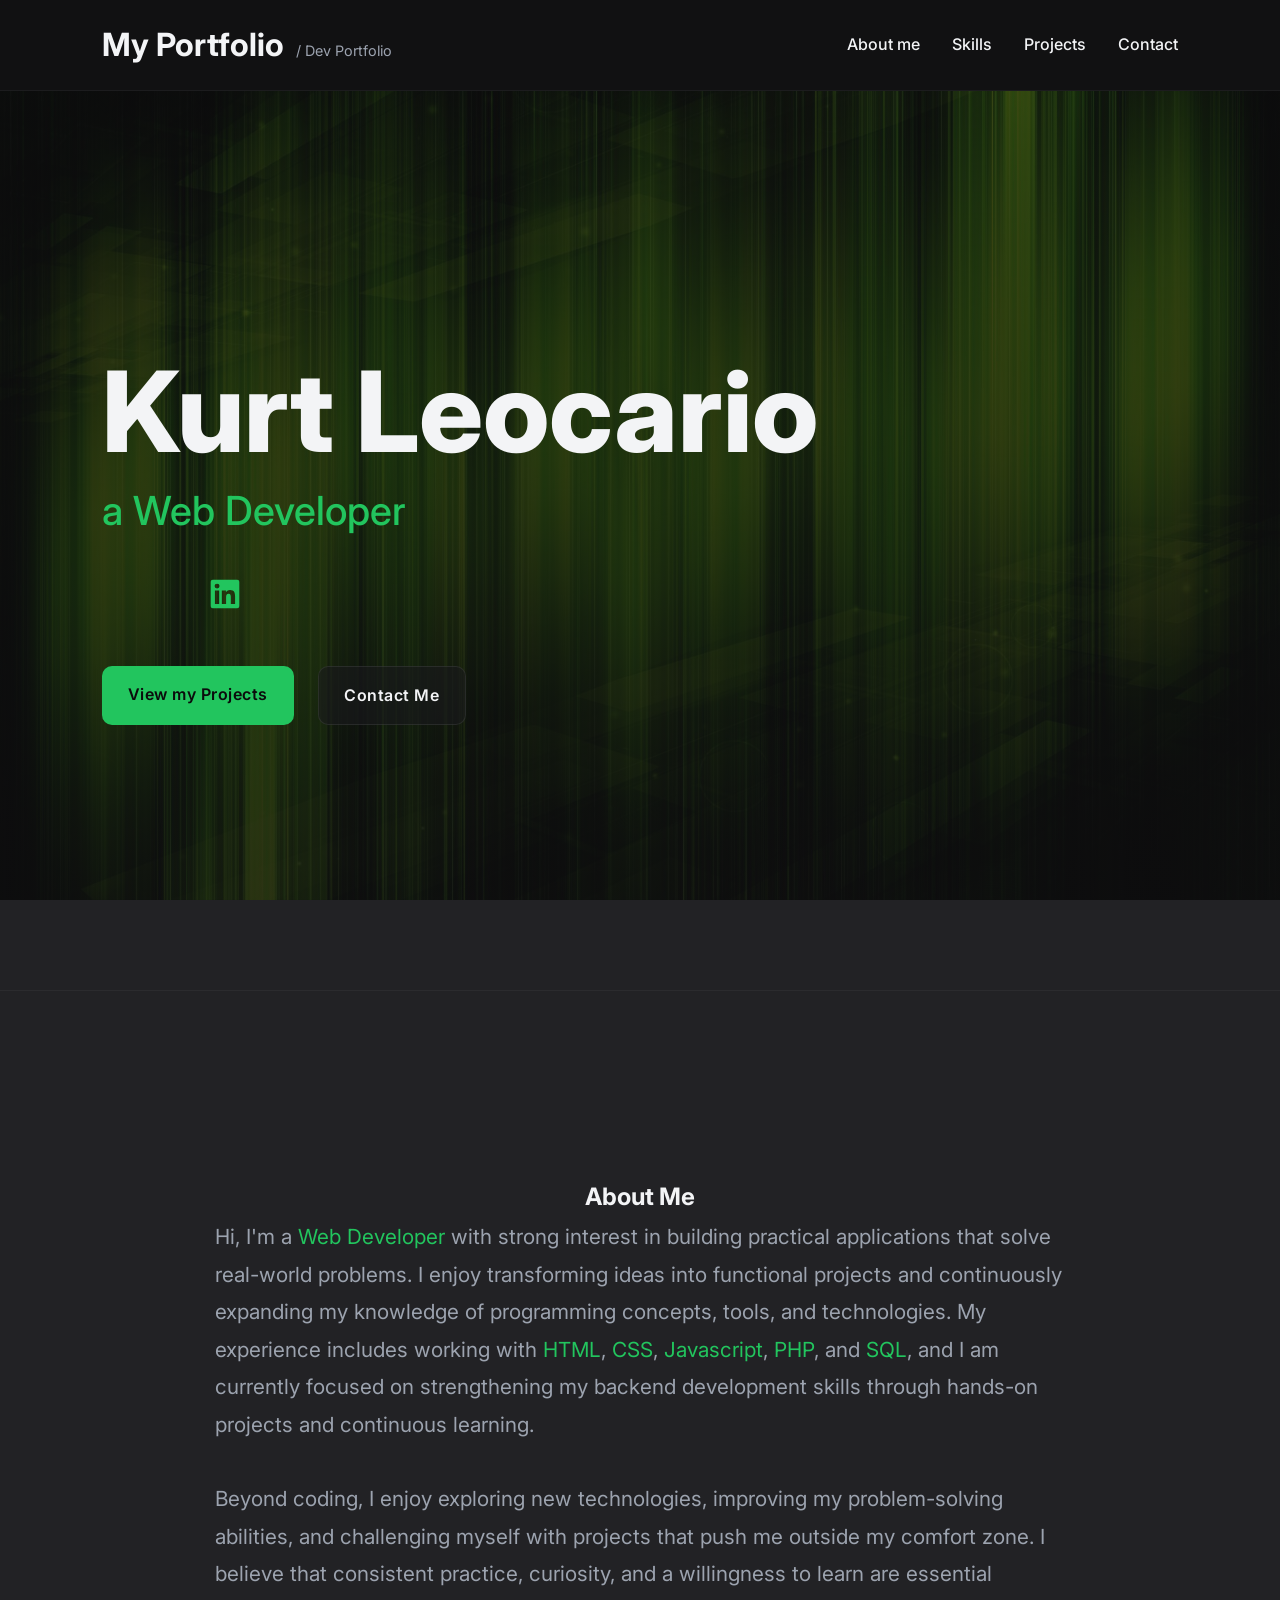
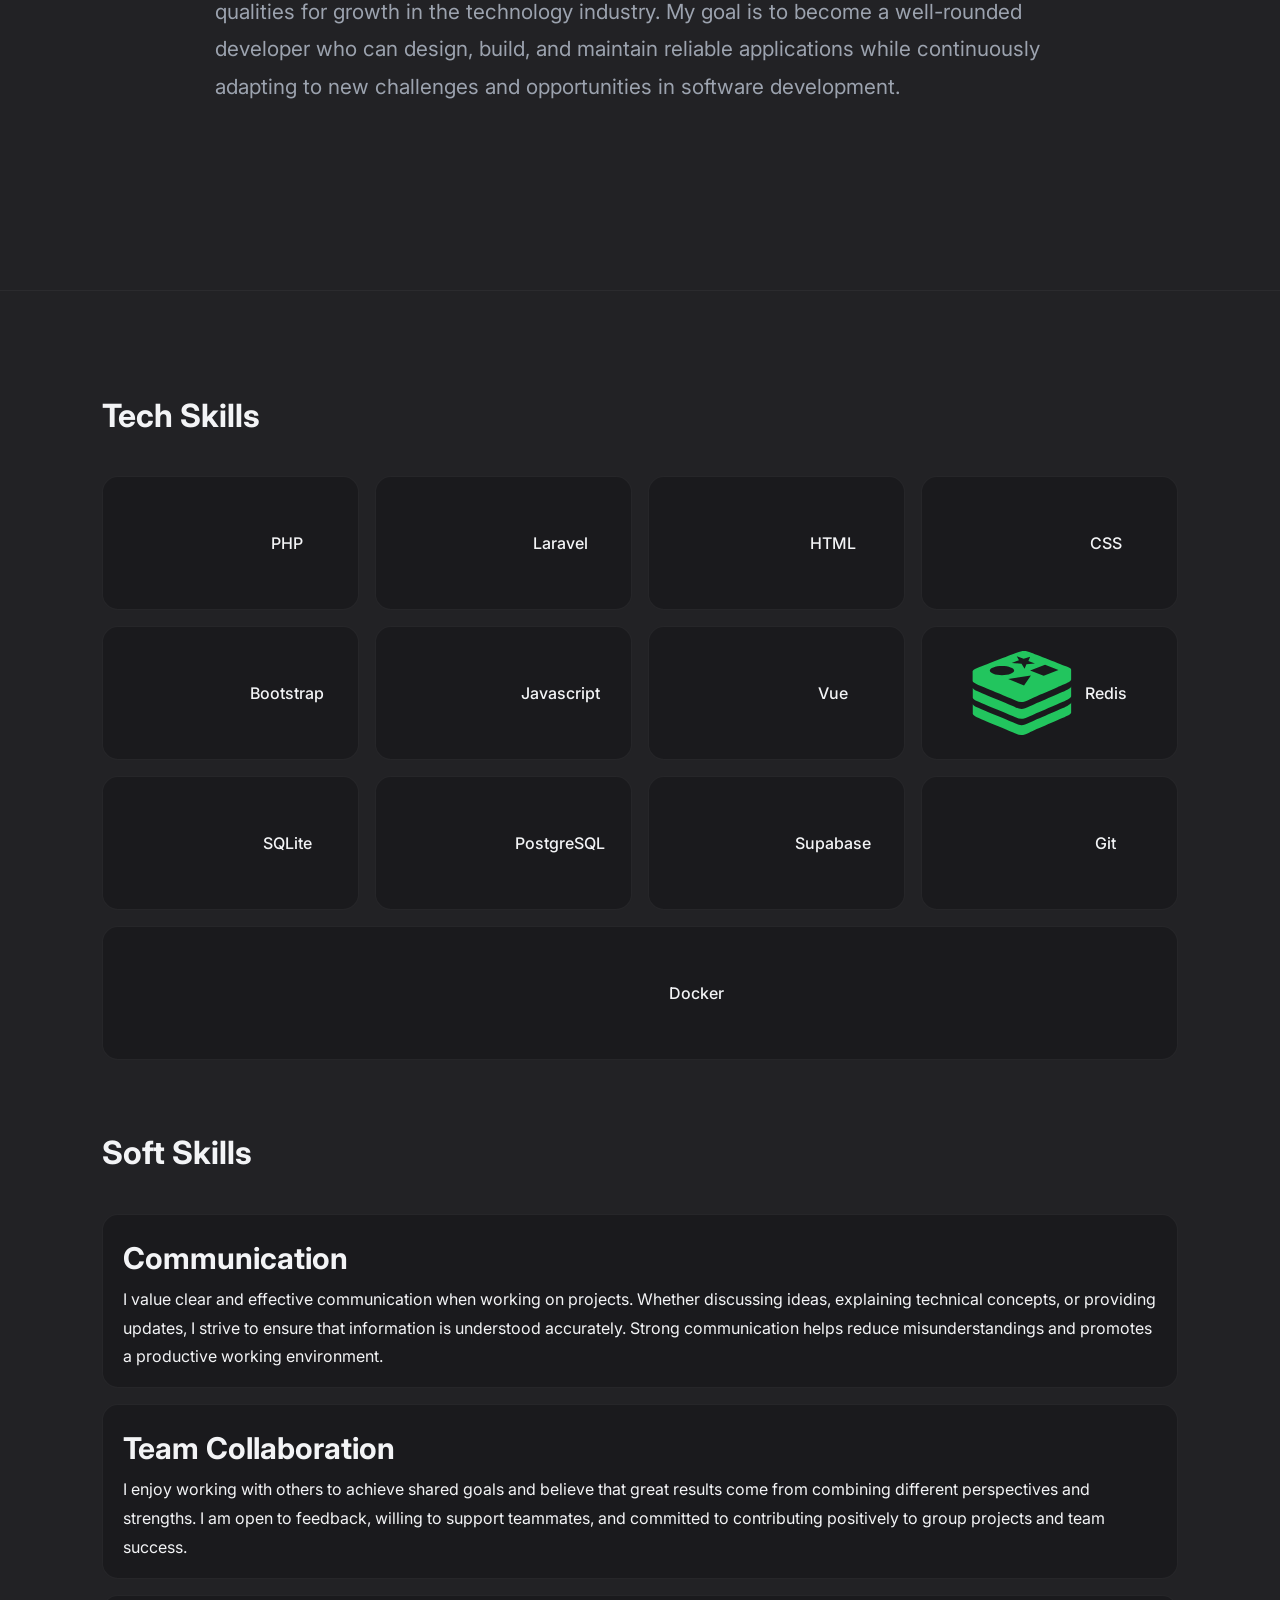
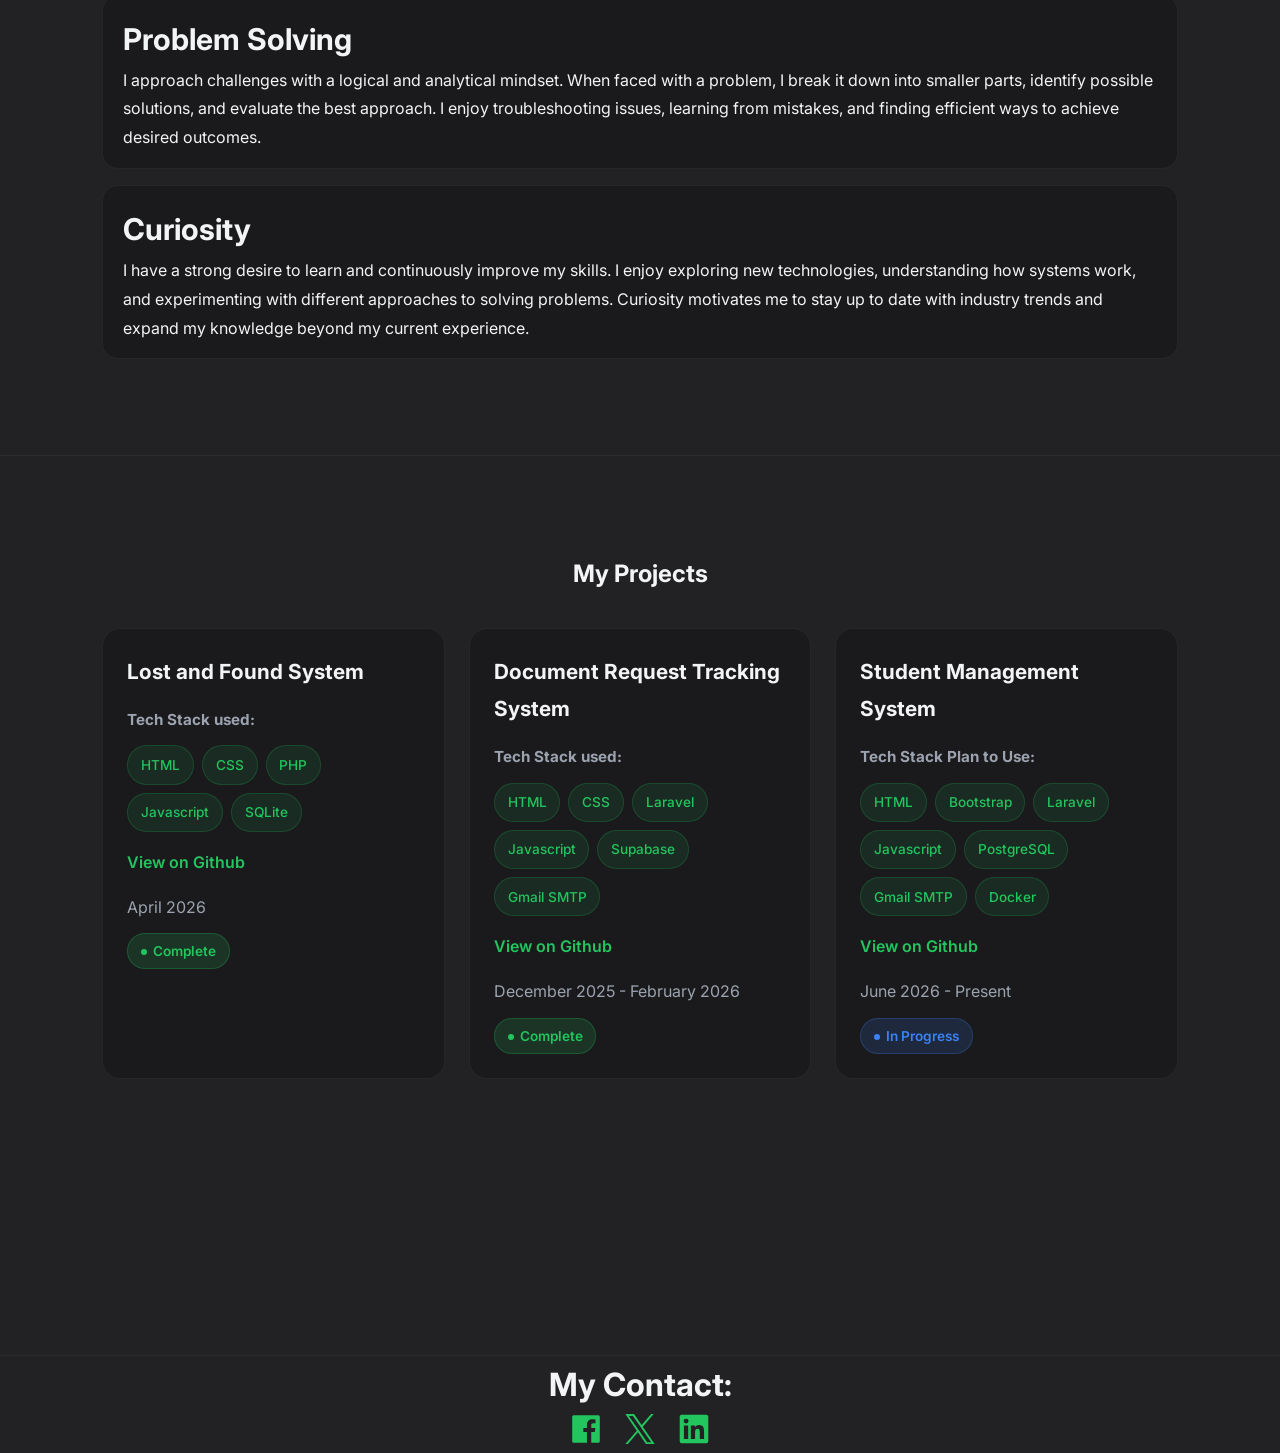
==== index.html @ fb50c913 "removed discord contact" ====
<!DOCTYPE html>
<html lang="en">
<head>
    <meta charset="UTF-8">
    <meta name="viewport" content="width=device-width, initial-scale=1.0">
    <meta name="description" content="Backend Developer Portfolio">
    <meta name="keywords" content="Laravel, PHP, PostgreSQL, Backend Developer">
    <meta name="author" content="Kurt Leocario">
    <meta name="theme-color" content="#222225">
    <link rel="icon" href="images/KurtLeocario.png">
    <link rel="stylesheet" href="style.css">
    <title>Kurt Leocario</title>
</head>
<body>

    <header>
        <h1>My Portfolio</h1>
    
        <input type="checkbox" id="menu-toggle">

        <label for="menu-toggle" class="menu-toggle">

            <span></span>
            <span></span>
            <span></span>
        </label>

        <nav aria-label="Main Navigation">
            <a href="#aboutMe">About me</a>
            <a href="#skills">Skills</a>
            <a href="#projects">Projects</a>
            <a href="#contact">Contact</a>
        </nav>



    </header>

    <main>

        <section id="home">
            <h1>Kurt Leocario</h1>
            <h2>a Web Developer</h2>
            
            <article class="socmed">

                <a href="https://www.facebook.com/Nilicease" target="_blank" rel="noopener noreferrer">
                <svg width="30" height="30" viewBox="0 0 128 128" fill="#22c55e">
                <use href="images/facebook.svg"></use>
                </svg>
                </a>

                <a href="https://x.com/Nilicase" target="_blank" rel="noopener noreferrer">
                <svg width="30" height="30" viewBox="0 0 128 128" fill="#22c55e">
                <use href="images/x.svg"></use>
                </svg>
                </a>

                <a href="https://www.linkedin.com/in/kurt-gabriel-leocario-156a862a8" target="_blank" rel="noopener noreferrer">
                <svg width="30" height="30" viewBox="0 0 128 128">
                <path fill="#22c55e" d="M116 3H12a8.91 8.91 0 00-9 8.8v104.42a8.91 8.91 0 009 8.78h104a8.93 8.93 0 009-8.81V11.77A8.93 8.93 0 00116 3zM39.17 107H21.06V48.73h18.11zm-9-66.21a10.5 10.5 0 1110.49-10.5 10.5 10.5 0 01-10.54 10.48zM107 107H88.89V78.65c0-6.75-.12-15.44-9.41-15.44s-10.87 7.36-10.87 15V107H50.53V48.73h17.36v8h.24c2.42-4.58 8.32-9.41 17.13-9.41C103.6 47.28 107 59.35 107 75z"></path>
                </svg>
                </a>

            </article>

            <article id="call-to-action">
                <a href="#projects">View my Projects</a>
                <a href="#contact">Contact Me</a>
            </article>
          
        </section>

        <section id="aboutMe">

            <h1 class="title">About Me</h1>
            
            <p>Hi, I'm a <span>Web Developer</span> with strong interest in building practical applications that solve real-world problems. I enjoy transforming ideas into functional projects and continuously expanding my knowledge of programming concepts, tools, and technologies. My experience includes working with <span>HTML</span>, <span>CSS</span>, <span>Javascript</span>, <span>PHP</span>, and <span>SQL</span>, and I am currently focused on strengthening my backend development skills through hands-on projects and continuous learning.
            <br><br>
            Beyond coding, I enjoy exploring new technologies, improving my problem-solving abilities, and challenging myself with projects that push me outside my comfort zone. I believe that consistent practice, curiosity, and a willingness to learn are essential qualities for growth in the technology industry. My goal is to become a well-rounded developer who can design, build, and maintain reliable applications while continuously adapting to new challenges and opportunities in software development.</p>
            <button id="openCV">View my CV</button>

        </section>

        <section id="skills">

            <article class="skills">
                <h1 class="section-title">Tech Skills</h1>
                
                <div class="TechSkills">
                    
                    <svg widht="100" height="100" viewBox="0 0 128 128" fill="#22c55e">
                    <use href="images/php.svg"></use>
                    </svg>
          
                    <p>PHP</p>
                </div>
                <div class="TechSkills">
                    
                    <svg widht="100" height="100" viewBox="0 0 128 128" fill="#22c55e">
                    <use href="images/laravel.svg"></use>
                    </svg>
          
                    <p>Laravel</p>
                </div>
                <div class="TechSkills">
                    
                    <svg widht="100" height="100" viewBox="0 0 128 128" fill="#22c55e">
                    <use xlink:href="images/html5.svg"></use>
                    </svg>
          
                    <p>HTML</p>
                </div>
                <div class="TechSkills">
                    
                    <svg widht="100" height="100" viewBox="0 0 128 128" fill="#22c55e">
                    <use xlink:href="images/css.svg"></use>
                    </svg>
          
                    <p>CSS</p>
                </div>
                <div class="TechSkills">
                    
                    <svg widht="100" height="100" viewBox="0 0 128 128" fill="#22c55e">
                    <use xlink:href="images/bootstrap.svg"></use>
                    </svg>
          
                    <p>Bootstrap</p>
                </div>
                <div class="TechSkills">
                    
                    <svg widht="100" height="100" viewBox="0 0 128 128" fill="#22c55e">
                    <use xlink:href="images/javascript.svg"></use>
                    </svg>
          
                    <p>Javascript</p>
                </div>
                <div class="TechSkills">
                    
                    <svg widht="100" height="100" viewBox="0 0 128 128" fill="#22c55e">
                        <use xlink:href="images/vuedotjs.svg"></use>
                    </svg>
          
                    <p>Vue</p>
                </div>
                <div class="TechSkills">
                    
                    <svg widht="100" height="100" viewBox="0 0 128 128">
                    <path fill="#22c55e" d="M6.2 52.7c6.7 3.2 43.7 18.1 49.5 20.9 5.8 2.8 10 2.8 17.4-1 7.4-3.9 42.2-18.1 48.9-21.6 3.4-1.8 4.9-3.2 4.9-4.4V34.1c0-1.3-1.7-2.4-5-3.6-6.5-2.4-41.1-16.1-47.7-18.6-6.6-2.4-9.3-2.3-17.1.5C49.3 15.2 12.6 29.6 6 32.2c-3.2 1.3-5 2.4-5 3.7H.8v12.7c.2 1.2 2.1 2.5 5.4 4.1zm60.4 1.8l-20.3-8.4 29.1-4.5-8.8 12.9zm44.1-20l-17.2 6.8-1.9.7-17.2-6.8 19.1-7.5 17.2 6.8zM60.1 22l-2.8-5.2 8.8 3.4 8.3-2.7-2.2 5.4 8.4 3.2-10.9 1.1-2.4 5.9-3.9-6.5-12.6-1.1 9.3-3.5zm-21.7 7.3c8.6 0 15.6 2.7 15.6 6s-7 6-15.6 6-15.6-2.7-15.6-6 7-6 15.6-6zM122 59.8c-6.7 3.5-41.4 17.8-48.8 21.6-7.4 3.9-11.5 3.8-17.3 1-5.8-2.8-43-17.7-49.6-20.9C2.9 59.9 1 58.6 1 57.3V70c0 1.3 1.9 2.6 5.2 4.2 6.7 3.2 43.7 18.1 49.5 20.9 5.8 2.8 10 2.8 17.4-1 7.4-3.9 42.2-18.1 48.9-21.6 3.4-1.8 4.9-3.2 4.9-4.4V55.6c0 1.1-1.6 2.5-4.9 4.2zm0 20.7c-6.7 3.5-41.4 17.8-48.8 21.6-7.4 3.9-11.5 3.8-17.3 1-5.8-2.8-43-17.7-49.6-20.9C2.9 80.7 1 79.3 1 78v12.7c0 1.3 1.9 2.6 5.2 4.2 6.7 3.2 43.7 18.1 49.5 20.9 5.8 2.8 10 2.8 17.4-1 7.4-3.9 42.2-18.1 48.9-21.6 3.4-1.8 4.9-3.2 4.9-4.4V76.3c0 1.2-1.6 2.5-4.9 4.2z" fill="#D82C20"></path>
                    </svg>
                    <p>Redis</p>
                </div>
                <div class="TechSkills">
                    
                    <svg widht="100" height="100" viewBox="0 0 128 128" fill="#22c55e">
                    <use xlink:href="images/sqlite.svg"></use>
                    </svg>
          
                    <p>SQLite</p>
                </div>
                <div class="TechSkills">
                    
                    <svg widht="100" height="100" viewBox="0 0 128 128" fill="#22c55e">
                    <use xlink:href="images/postgresql.svg"></use>
                    </svg>
          
                    <p>PostgreSQL</p>
                </div>
                <div class="TechSkills">
                    
                    <svg widht="100" height="100" viewBox="0 0 128 128" fill="#22c55e">
                    <use xlink:href="images/supabase.svg"></use>
                    </svg>
          
                    <p>Supabase</p>
                </div>
                <div class="TechSkills">
                    
                    <svg widht="100" height="100" viewBox="0 0 128 128" fill="#22c55e">
                        <use xlink:href="images/git.svg"></use>
                    </svg>
          
                    <p>Git</p>
                </div>
                <div class="TechSkills">
                    
                    <svg widht="100" height="100" viewBox="0 0 128 128" fill="#22c55e">
                    <use xlink:href="images/docker.svg"></use>
                    </svg>
          
                    <p>Docker</p>
                </div>

            </article>

            <article class="skills">
                <h1 class="section-title">Soft Skills</h1>

                <div class="SoftSkills">
                    
                    <h2>Communication</h2>
                    <p>I value clear and effective communication when working on projects. Whether discussing ideas, explaining technical concepts, or providing updates, I strive to ensure that information is understood accurately. Strong communication helps reduce misunderstandings and promotes a productive working environment.</p>
                </div>
                <div class="SoftSkills">
                    
                    <h2>Team Collaboration</h2>
                    <p>I enjoy working with others to achieve shared goals and believe that great results come from combining different perspectives and strengths. I am open to feedback, willing to support teammates, and committed to contributing positively to group projects and team success.</p>
                </div>
                <div class="SoftSkills">
                    
                    <h2>Problem Solving</h2>
                    <p>I approach challenges with a logical and analytical mindset. When faced with a problem, I break it down into smaller parts, identify possible solutions, and evaluate the best approach. I enjoy troubleshooting issues, learning from mistakes, and finding efficient ways to achieve desired outcomes.</p>
                </div>
                <div class="SoftSkills">
                    
                    <h2>Curiosity</h2>
                    <p>I have a strong desire to learn and continuously improve my skills. I enjoy exploring new technologies, understanding how systems work, and experimenting with different approaches to solving problems. Curiosity motivates me to stay up to date with industry trends and expand my knowledge beyond my current experience.</p>
                </div>

            </article>
        </section>

        
        <section id="projects">
            <h1 class="title" style="padding-bottom: 2rem;">My Projects</h1>

            <div class="projects">
                <article>
                    <h2 class="projectTitle">Lost and Found System</h2>
                    <div class="tech-stack">
                        <h3>Tech Stack used: </h3>
                        <ul>
                            <li>HTML</li>
                            <li>CSS</li>
                            <li>PHP</li>
                            <li>Javascript</li>
                            <li>SQLite</li>
                        </ul>
                    </div>
                    <a href="https://github.com/Nilicease/Lost_and_Found/tree/main/lost-found" class="links" target="_blank" rel="noopener norefferer"> View on Github</a>
                    <p class="date">April 2026</p>
                    <p class="status complete">Complete</p>
                </article>
                <article>
                    <h2 class="projectTitle">Document Request Tracking System</h2>
                    <div class="tech-stack">
                        <h3>Tech Stack used: </h3>
                        <ul>
                            <li>HTML</li>
                            <li>CSS</li>
                            <li>Laravel</li>
                            <li>Javascript</li>
                            <li>Supabase</li>
                            <li>Gmail SMTP</li>
                        </ul>
                    </div>
                    <a href="https://github.com/Nilicease/Document-Request-Tracking-System" class="links" target="_blank" rel="noopener norefferer">View on Github</a>
                    <p class="date">December 2025 - February 2026</p>
                    <p class="status complete">Complete</p>
                </article>
                <article>
                    <h2 class="projectTitle">Student Management System</h2>
                    <div class="tech-stack">
                        <h3>Tech Stack Plan to Use: </h3>
                        <ul>
                            <li>HTML</li>
                            <li>Bootstrap</li>
                            <li>Laravel</li>
                            <li>Javascript</li>
                            <li>PostgreSQL</li>
                            <li>Gmail SMTP</li>
                            <li>Docker</li>
                        </ul>
                    </div>
                    <a href="https://github.com/Nilicease/Student-Management-System" class="links" target="_blank" rel="noopener norefferer">View on Github</a>
                    <p class="date">June 2026 - Present</p>
                    <p class="status progress">In Progress</p>
                </article>
            </div>

        </section>

    </main>

    <footer id="contact">
        <h1>My Contact: </h1>
                
                <a href="https://www.facebook.com/Nilicease" target="_blank" rel="noopener noreferrer">
                <svg width="30" height="30" viewBox="0 0 128 128">
                <path fill="#22c55e" d="M116.42 5.07H11.58a6.5 6.5 0 00-6.5 6.5v104.85a6.5 6.5 0 006.5 6.5H68V77.29H52.66V59.5H68V46.38c0-15.22 9.3-23.51 22.88-23.51a126 126 0 0113.72.7v15.91h-9.39c-7.39 0-8.82 3.51-8.82 8.66V59.5H104l-2.29 17.79H86.39v45.64h30a6.51 6.51 0 006.5-6.5V11.58a6.5 6.5 0 00-6.47-6.51z"></path>
                </svg>
                </a>

                <a href="https://x.com/Nilicase" target="_blank" rel="noopener noreferrer">
                <svg width="30" height="30" viewBox="0 0 128 128">
                <path fill="#22c55e" d="M75.916 54.2 122.542 0h-11.05L71.008 47.06 38.672 0H1.376l48.898 71.164L1.376 128h11.05L55.18 78.303 89.328 128h37.296L75.913 54.2ZM60.782 71.79l-4.955-7.086-39.42-56.386h16.972L65.19 53.824l4.954 7.086 41.353 59.15h-16.97L60.782 71.793Z" fill="#000" style="stroke-width:.104373"></path>
                </svg>
                </a>

                <a href="https://www.linkedin.com/in/kurt-gabriel-leocario-156a862a8" target="_blank" rel="noopener noreferrer">
                <svg width="30" height="30" viewBox="0 0 128 128">
                <path fill="#22c55e" d="M116 3H12a8.91 8.91 0 00-9 8.8v104.42a8.91 8.91 0 009 8.78h104a8.93 8.93 0 009-8.81V11.77A8.93 8.93 0 00116 3zM39.17 107H21.06V48.73h18.11zm-9-66.21a10.5 10.5 0 1110.49-10.5 10.5 10.5 0 01-10.54 10.48zM107 107H88.89V78.65c0-6.75-.12-15.44-9.41-15.44s-10.87 7.36-10.87 15V107H50.53V48.73h17.36v8h.24c2.42-4.58 8.32-9.41 17.13-9.41C103.6 47.28 107 59.35 107 75z"></path>
                </svg>
                </a>

    </footer>
</body>

<script>
    const menuToggle = document.getElementById("menu-toggle");
    const navLinks = document.querySelectorAll("nav a");

    navLinks.forEach(link => {
        link.addEventListener("click", () => {
            menuToggle.checked = false;
        });
    });

</script>
</html>
---- style.css ----
@import url('https://fonts.googleapis.com/css2?family=Inter:wght@300;400;500;600;700;800&display=swap');

:root {
    --bg: #222225;
    --card: #1a1a1d;
    --card-hover: #222226;
    --text: #f3f4f6;
    --muted: #9ca3af;
    --primary: #22c55e;
    --primary-hover: #16a34a;
}

* {
    margin: 0;
    padding: 0;
    box-sizing: border-box;
}

html {
    scroll-behavior: smooth;
}

body {
    background: var(--bg);
    color: var(--text);
    font-family: 'Inter', sans-serif;
    line-height: 1.8;
}

.title {
    text-align: center;
}

/* HEADER */

header {
    position: sticky;
    top: 0;
    z-index: 1000;

    display: flex;
    justify-content: space-between;
    align-items: center;

    padding: 1rem 8%;

    backdrop-filter: blur(10px);
    background: rgba(15, 15, 16, 0.85);

    border-bottom: 1px solid rgba(255,255,255,.05);
}

header h1::after {
    content: " / Dev Portfolio";
    font-weight: 400;
    font-size: 0.9rem;
    color: var(--muted);
    margin-left: 0.5rem;
}

nav {
    display: flex;
    gap: 2rem;
    align-items: center;
}

a {
    text-decoration: none;
    color: var(--text);
    transition: .25s ease;
}

nav a {
    position: relative;
    padding: 0.4rem 0;
    font-weight: 500;
}

nav a::after {
    content: "";
    position: absolute;
    left: 0;
    bottom: -4px;
    width: 0%;
    height: 2px;
    background: var(--primary);
    transition: width 0.25s ease;
}

nav a:hover::after {
    width: 100%;
}

/* Hamburger Icon */

#menu-toggle {
    display: none;
}

.menu-toggle {
    display: none;
    flex-direction: column;
    justify-content: center;
    gap: 7px;

    width: 40px;
    height: 40px;

    cursor: pointer;
}

.menu-toggle input {
    display: none;
}

.menu-toggle span {
    width: 32px;
    height: 3px;

    background: var(--primary);
    border-radius: 999px;

    transition: all 0.3s ease;
}

/* Top line */
.menu-toggle input:checked ~ span:nth-child(2) {
    transform: translateY(10px) rotate(45deg);
}

/* Middle line */
.menu-toggle input:checked ~ span:nth-child(3) {
    opacity: 0;
    transform: scaleX(0);
}

/* Bottom line */
.menu-toggle input:checked ~ span:nth-child(4) {
    transform: translateY(-10px) rotate(-45deg);
}

/* SECTIONS */

section {
    min-height: 100vh;
    padding: 6rem 8%;
    border-bottom: 1px solid rgba(255,255,255,.04);
    animation: fadeSlide 0.5s ease-out;
}

@keyframes fadeSlide {
    from {
        opacity: 0;
        transform: translateY(10px);
    }

    to {
        opacity: 1;
        transform: translateY(0);
    }
}

/* HOME */

#home {
    display: flex;
    flex-direction: column;
    justify-content: center;
    background:
    linear-gradient(
        rgba(15,15,16,.75),
        rgba(15,15,16,.85)
    ),
    url("images/home-background.jpeg");

    background-size: cover;
    background-position: center;
    background-attachment: fixed;
}

#home h1 {
    font-size: clamp(3.5rem, 10vw, 7rem);
    font-weight: 800;
    line-height: 1;
}

#home h2 {
    font-size: clamp(1.5rem, 4vw, 2.5rem);
    color: var(--primary);
    margin-top: .5rem;
    font-weight: 500;
}

.socmed {
    display: flex;
    gap: 1.5rem;
    margin-top: 2rem;
}

.socmed svg {
    transition: .25s ease;
    cursor: pointer;
}

.socmed svg:hover {
    transform: translateY(-5px);
}

/* CALL TO ACTION */

#call-to-action {
    display: flex;
    gap: 1.5rem;
    margin-top: 3rem;
    flex-wrap: wrap;
}

/* CTA buttons */
#call-to-action a {
    position: relative;
    padding: 0.9rem 1.6rem;
    border-radius: 10px;
    font-weight: 600;
    letter-spacing: 0.5px;
    border: 1px solid rgba(255,255,255,0.08);
    background: rgba(26, 26, 29, 0.6);
    backdrop-filter: blur(8px);
    overflow: hidden;

    transition: transform 0.25s ease, background 0.25s ease, border 0.25s ease;
}

/* Primary CTA (first button) */
#call-to-action a:first-child {
    background: var(--primary);
    color: #0b0b0c;
    border: none;
}

/* Hover effects */
#call-to-action a:hover {
    transform: translateY(-4px);
    background: var(--card-hover);
    border-color: rgba(34, 197, 94, 0.4);
}

/* Keep primary button hover slightly different */
#call-to-action a:first-child:hover {
    background: var(--primary-hover);
}

/* Subtle shine animation effect */
#call-to-action a::after {
    content: "";
    position: absolute;
    top: 0;
    left: -120%;
    width: 100%;
    height: 100%;
    background: linear-gradient(
        120deg,
        transparent,
        rgba(255,255,255,0.15),
        transparent
    );
    transition: 0.5s;
}

#call-to-action a:hover::after {
    left: 120%;
}

/* Entry animation */
#call-to-action {
    animation: fadeUpCTA 0.8s ease forwards;
}

@keyframes fadeUpCTA {
    from {
        opacity: 0;
        transform: translateY(20px);
    }
    to {
        opacity: 1;
        transform: translateY(0);
    }
}

/* ABOUT */

#aboutMe {
    display: flex;
    flex-direction: column;
    justify-content: center;
    align-items: center;
    text-align: left;
}

#aboutMe p {
    max-width: 850px;
    width: 100%;
    font-size: 1.3rem;
    color: var(--muted);
}

span {
    color: var(--primary);
}

button {
    margin-top: 2rem;
    padding: .9rem 1.4rem;

    background: var(--primary);
    color: #000;

    border: none;
    border-radius: 10px;

    font-weight: 600;
    font-size: .95rem;

    transition: .25s ease;
}

button:hover {
    background: var(--primary-hover);
    transform: translateY(-2px);
    cursor: pointer;
}

/* CV modal */
#openCV {
    display: none;
}

#CV {

    display: none;
}

/* SKILLS */

#skills {
    display: flex;
    flex-direction: column;
    justify-content: center;
    gap: 4rem;
}

.skills {
    display: flex;
    flex-wrap: wrap;
    gap: 1rem;
}

.skills h1 {
    width: 100%;
    font-size: 2rem;
    margin-bottom: 1rem;
}

.TechSkills {
    display: flex;
    align-items: center;
    justify-content: center;
    gap: .8rem;

    min-width: 220px;
    flex: 1 1 250px;

    background: var(--card);

    border: 1px solid rgba(255,255,255,.05);
    border-radius: 16px;

    padding: 1rem 1.25rem;

    transition: .25s ease;
}

.SoftSkills {
    gap: .8rem;
    
    min-width: 220px;

    background: var(--card);

    border: 1px solid rgba(255,255,255,.05);
    border-radius: 16px;

    padding: 1rem 1.25rem;

    transition: .25s ease;
}

.SoftSkills h2 {
    font-size: 30px;
}

.TechSkills:hover,
.SoftSkills:hover {
    transform: translateY(-4px);
    background: var(--card-hover);
    border-color: rgba(34,197,94,.3);
    box-shadow: 0 0 25px rgba(34,197,94,.08);
}

.TechSkills p {
    font-weight: 500;
}

.TechSkills svg {
    flex-shrink: 0;
}

/* PROJECTS */

#projects {
    display: flex;
    flex-direction: column;
}

.projects {
    display: grid;
    grid-template-columns: repeat(auto-fit, minmax(320px, 1fr));
    gap: 1.5rem;
    align-content: center;
}

.projects article {
    background: var(--card);
    padding: 1.5rem;

    border-radius: 18px;
    border: 1px solid rgba(255,255,255,.05);

    transition: .25s ease;
}

.projects article:hover {
    transform: translateY(-5px);
    border-color: rgba(34,197,94,.3);
    box-shadow: 0 0 25px rgba(34,197,94,.08);
}

.projectTitle {
    margin-bottom: 1rem;
    font-size: 1.3rem;
}

.tech-stack {
    margin: 1rem 0;
}

.tech-stack h3 {
    margin-bottom: .75rem;
    font-size: .95rem;
    color: var(--muted);
}

.tech-stack ul {
    list-style: none;

    display: flex;
    flex-wrap: wrap;
    gap: .5rem;
}

.tech-stack li {
    padding: .4rem .8rem;

    background: rgba(34,197,94,.1);
    border: 1px solid rgba(34,197,94,.2);
    border-radius: 999px;

    color: var(--primary);
    font-size: .85rem;
    font-weight: 500;

    transition: .25s ease;
}

.tech-stack li:hover {
    transform: translateY(-2px);
    border-color: rgba(34,197,94,.4);
}

.links {
    color: var(--primary);
    font-weight: 600;
    padding: 0;
}

.links:hover {
    color: var(--primary-hover);
}

.date {
    color: var(--muted);
    margin-top: 1rem;
}

.status {
    display: inline-block;
    margin-top: .75rem;
    padding: .3rem .8rem;
    border-radius: 999px;
    font-size: .85rem;
    font-weight: 600;
}

/* Completed */
.status.complete {
    background: rgba(34, 197, 94, 0.15);
    color: #22c55e;
    border: 1px solid rgba(34, 197, 94, 0.25);
}

/* In Progress */
.status.progress {
    background: rgba(59, 130, 246, 0.15);
    color: #3b82f6;
    border: 1px solid rgba(59, 130, 246, 0.25);
}

/* Archived */
.status.archived {
    background: rgba(107, 114, 128, 0.15);
    color: #9ca3af;
    border: 1px solid rgba(107, 114, 128, 0.25);
}

.status::before {
    content: "";
    display: inline-block;
    width: 6px;
    height: 6px;
    margin-right: 6px;
    border-radius: 50%;
    background: currentColor;
    vertical-align: middle;
}

#projects_title {
    display: block;
}

/* FOOTER */

footer {
    text-align: center;
}

footer svg {
    margin: 0 10px;
}

/* SCROLLBAR */

::-webkit-scrollbar {
    width: 10px;
}

::-webkit-scrollbar-track {
    background: var(--bg);
}

::-webkit-scrollbar-thumb {
    background: var(--primary);
    border-radius: 20px;
}

::-webkit-scrollbar-thumb:hover {
    background: var(--primary-hover);
}

/* MOBILE */

@media (max-width: 768px) {

    header {
        flex-direction: row;
        gap: 1rem;
        padding: 0.5rem 8%;
    }

    header h1 {
        font-size: 1.3rem;
    }

    header h1::after {
        content: " / Dev Portfolio";
        font-weight: 400;
        font-size: 0.6rem;
        color: var(--muted);
        margin-left: 0.5rem;
    }

    nav {
        position: absolute;
        top: 100%;
        left: 0;

        width: 100%;

        display: flex;
        flex-direction: column;

        background: rgba(15,15,16,.95);
        backdrop-filter: blur(10px);

        padding: 1rem 0;

        opacity: 0;
        visibility: hidden;
    }

    nav a {
        opacity: 0;
        transform: translateY(-15px);

        padding: 1rem 2rem;
    }

    #menu-toggle {
        display: none;
    }

    #menu-toggle:checked ~ nav {
        opacity: 1;
        visibility: visible;
    }

    #menu-toggle:checked ~ nav a:nth-child(1) {
        animation: dropDown .3s ease forwards;
        animation-delay: .1s;
    }

    #menu-toggle:checked ~ nav a:nth-child(2) {
        animation: dropDown .3s ease forwards;
        animation-delay: .2s;
    }

    #menu-toggle:checked ~ nav a:nth-child(3) {
        animation: dropDown .3s ease forwards;
        animation-delay: .3s;
    }

    #menu-toggle:checked ~ nav a:nth-child(4) {
        animation: dropDown .3s ease forwards;
        animation-delay: .4s;
    }

    @keyframes dropDown {
    from {
        opacity: 0;
        transform: translateY(-15px) translateX(-10px);
    }

    to {
        opacity: 1;
        transform: translateY(0) translateX(0);
    }
}

    .menu-toggle {

        display: flex;
        
    }

    section {
        padding: 5rem 1.5rem;
    }

    #home h1 {
        font-size: 4rem;
    }

    #home h2 {
        font-size: 1.5rem;
    }

    #aboutMe p {
        font-size: 16px;
    }

    .TechSkills,
    .SoftSkills {
        min-width: 100%;
    }
}
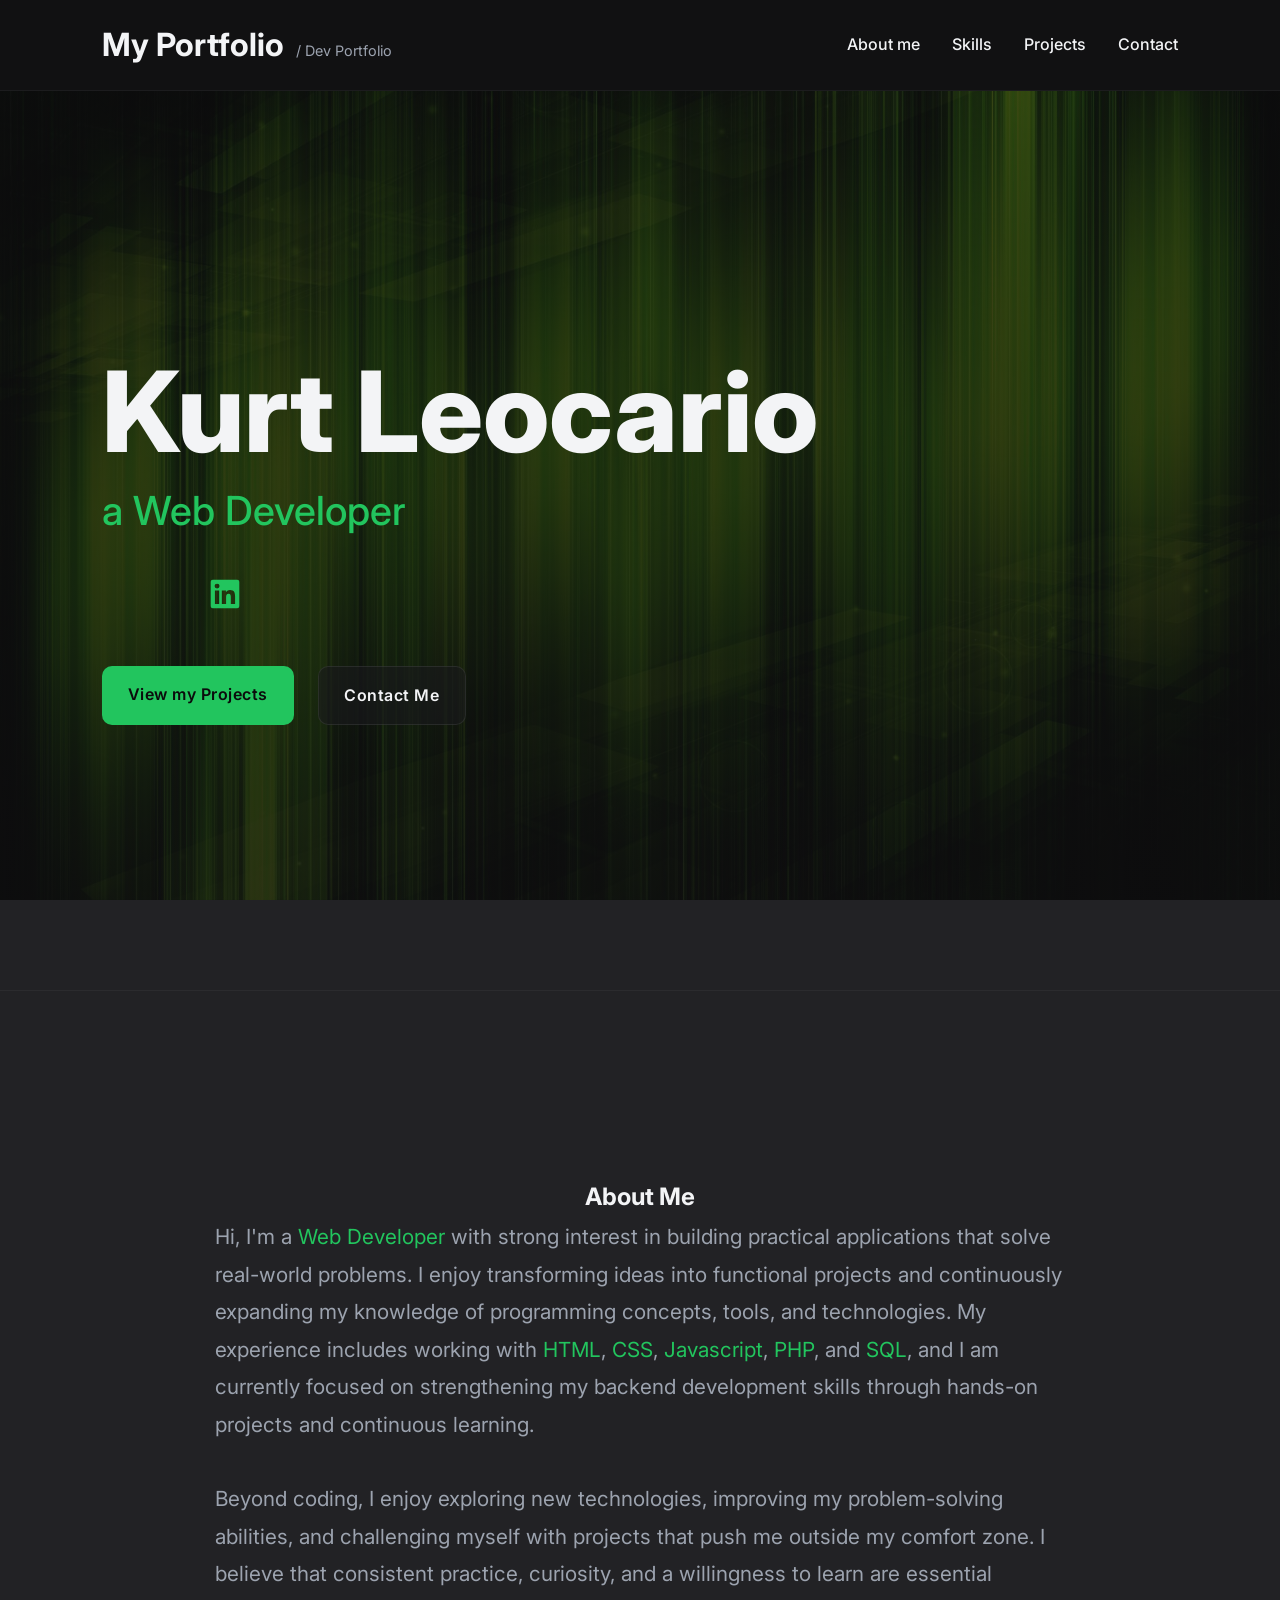
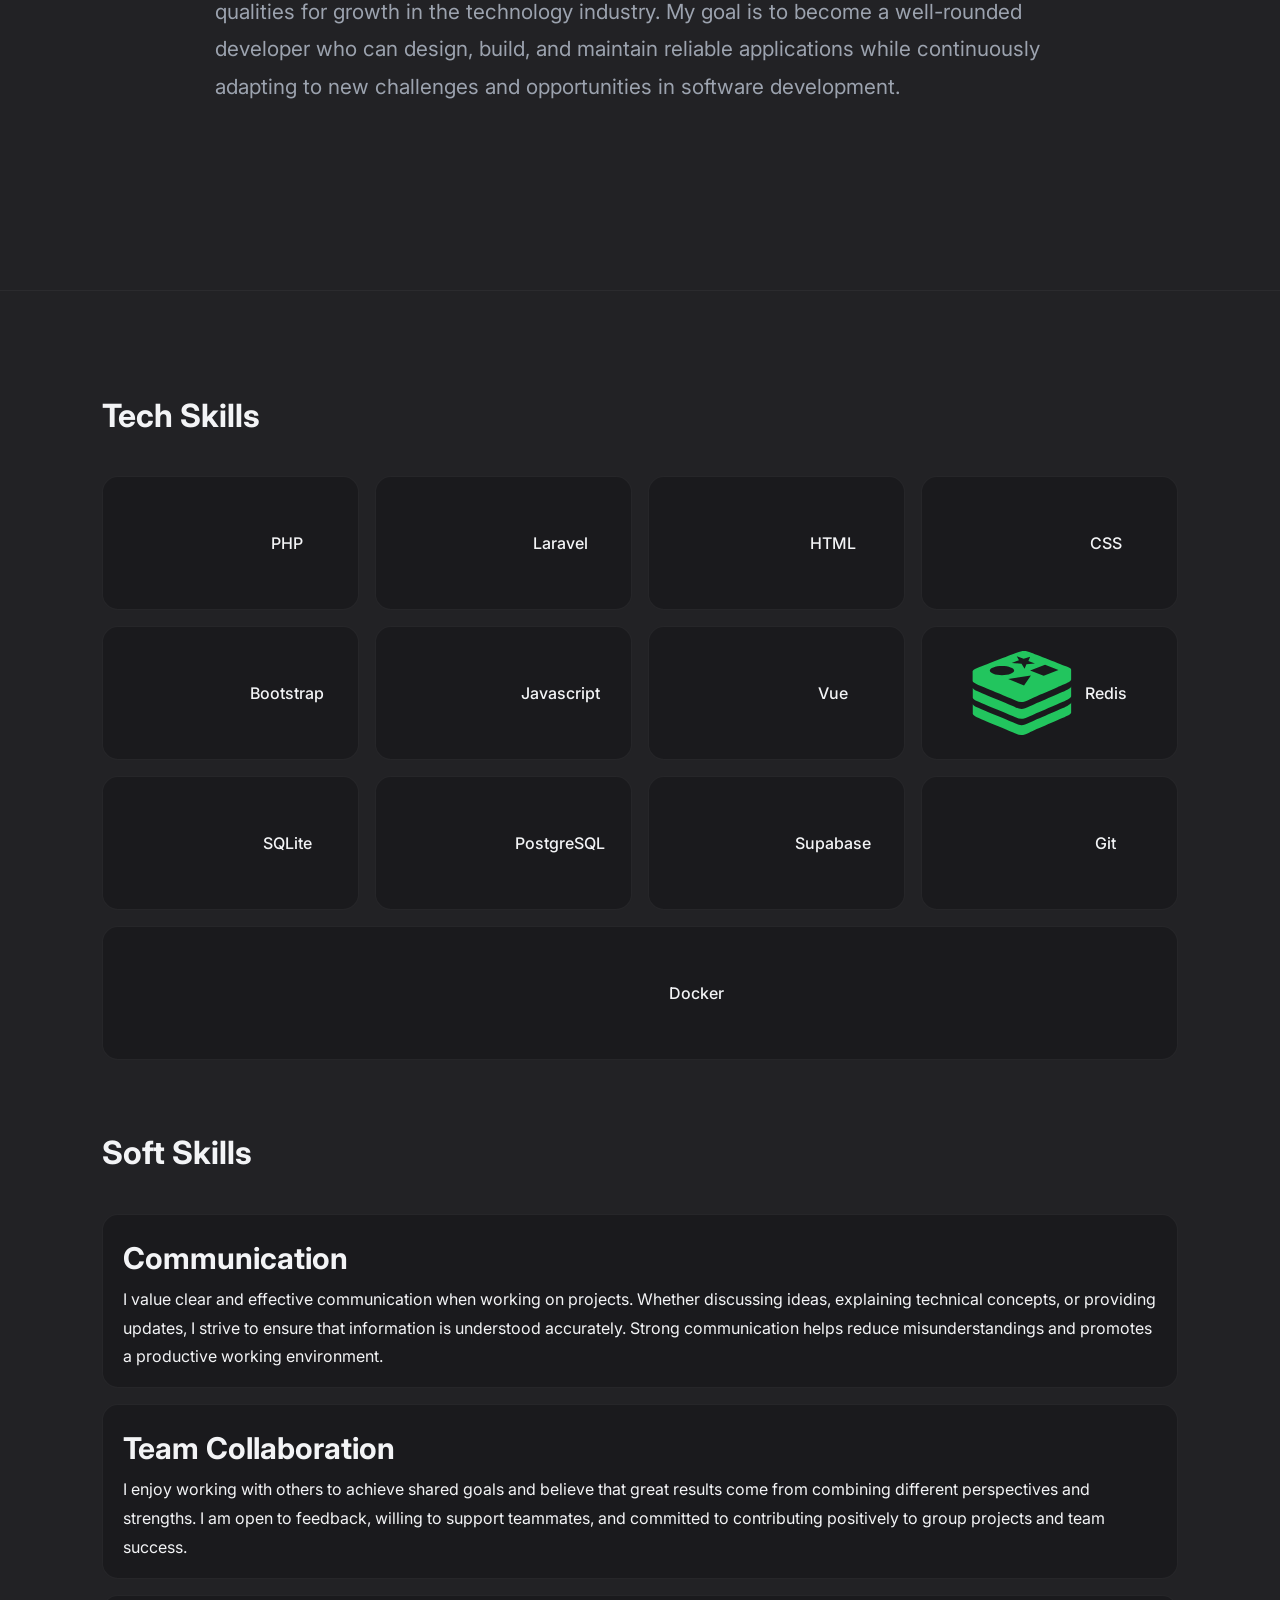
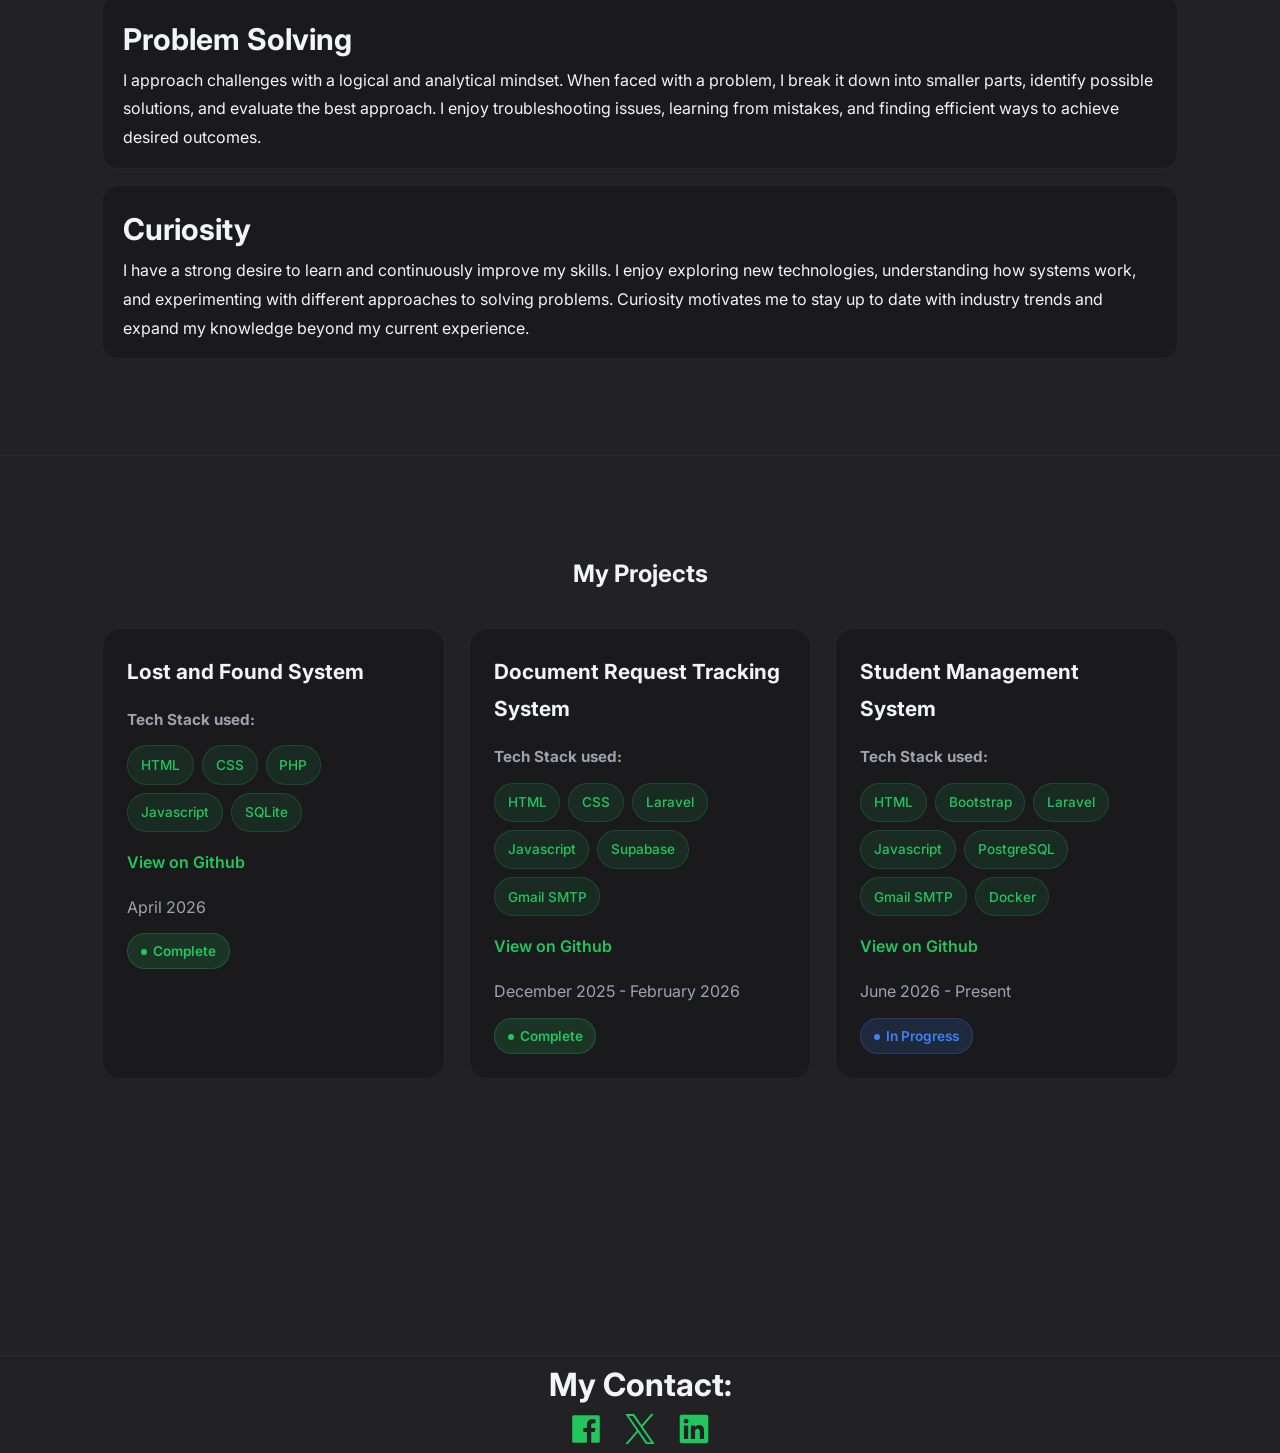
==== commit e615046a: "third project in progress" ====
--- a/index.html
+++ b/index.html
@@ -68,7 +68,7 @@
                 <a href="#projects">View my Projects</a>
                 <a href="#contact">Contact Me</a>
             </article>
-          
+        
         </section>
 
         <section id="aboutMe">
@@ -261,7 +261,7 @@
                 <article>
                     <h2 class="projectTitle">Student Management System</h2>
                     <div class="tech-stack">
-                        <h3>Tech Stack Plan to Use: </h3>
+                        <h3>Tech Stack used: </h3>
                         <ul>
                             <li>HTML</li>
                             <li>Bootstrap</li>
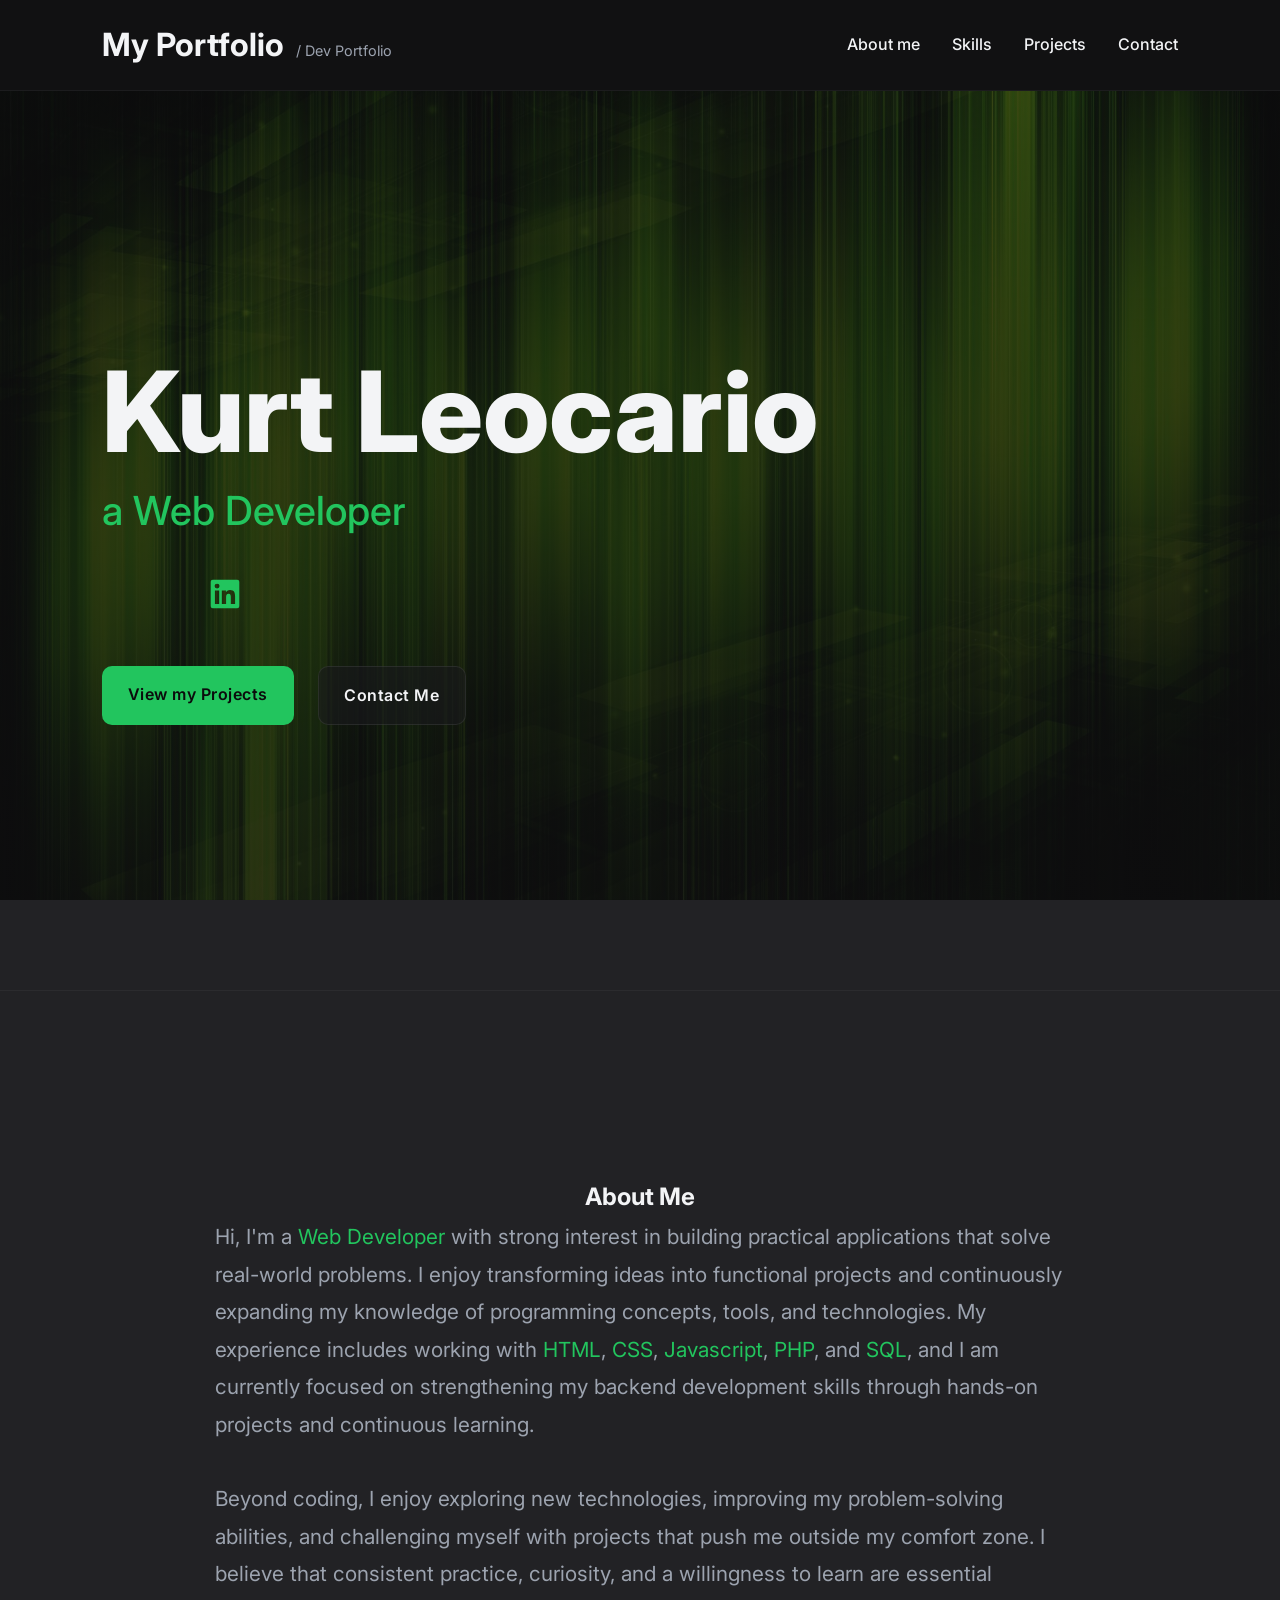
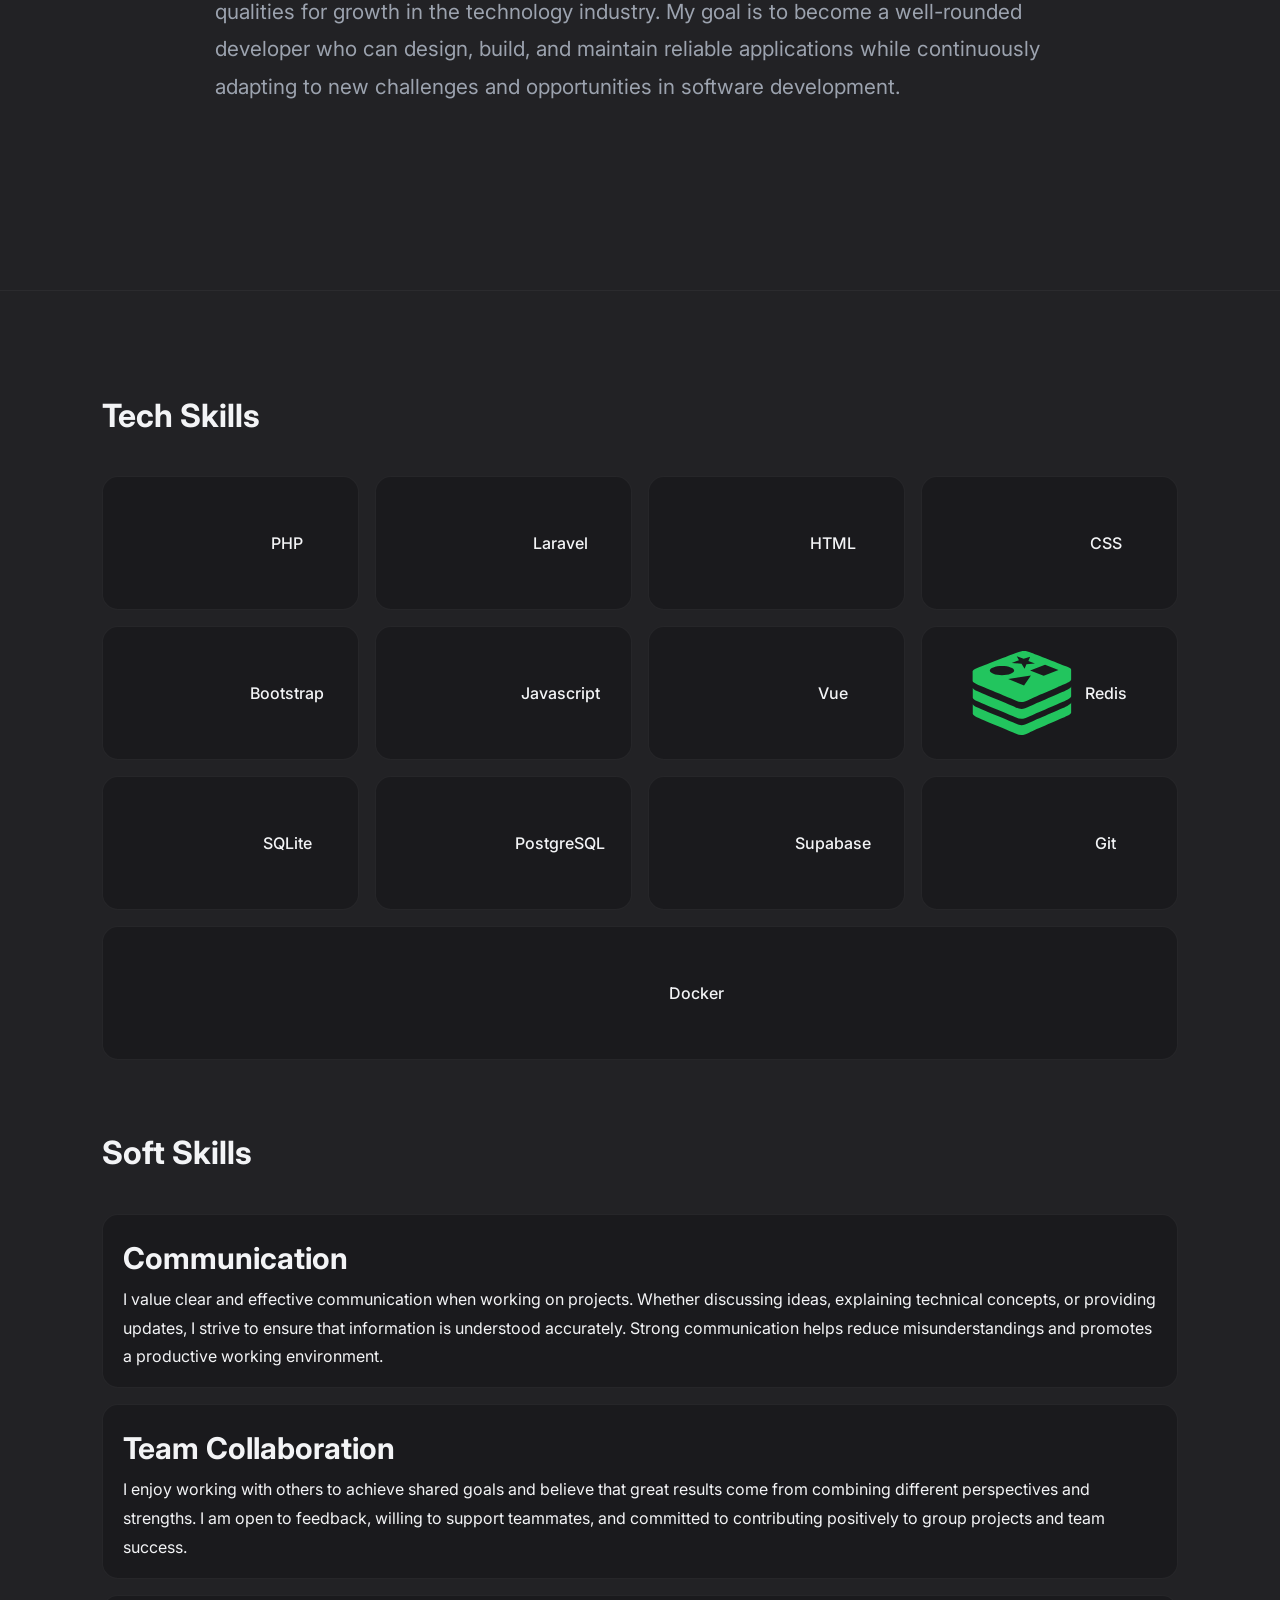
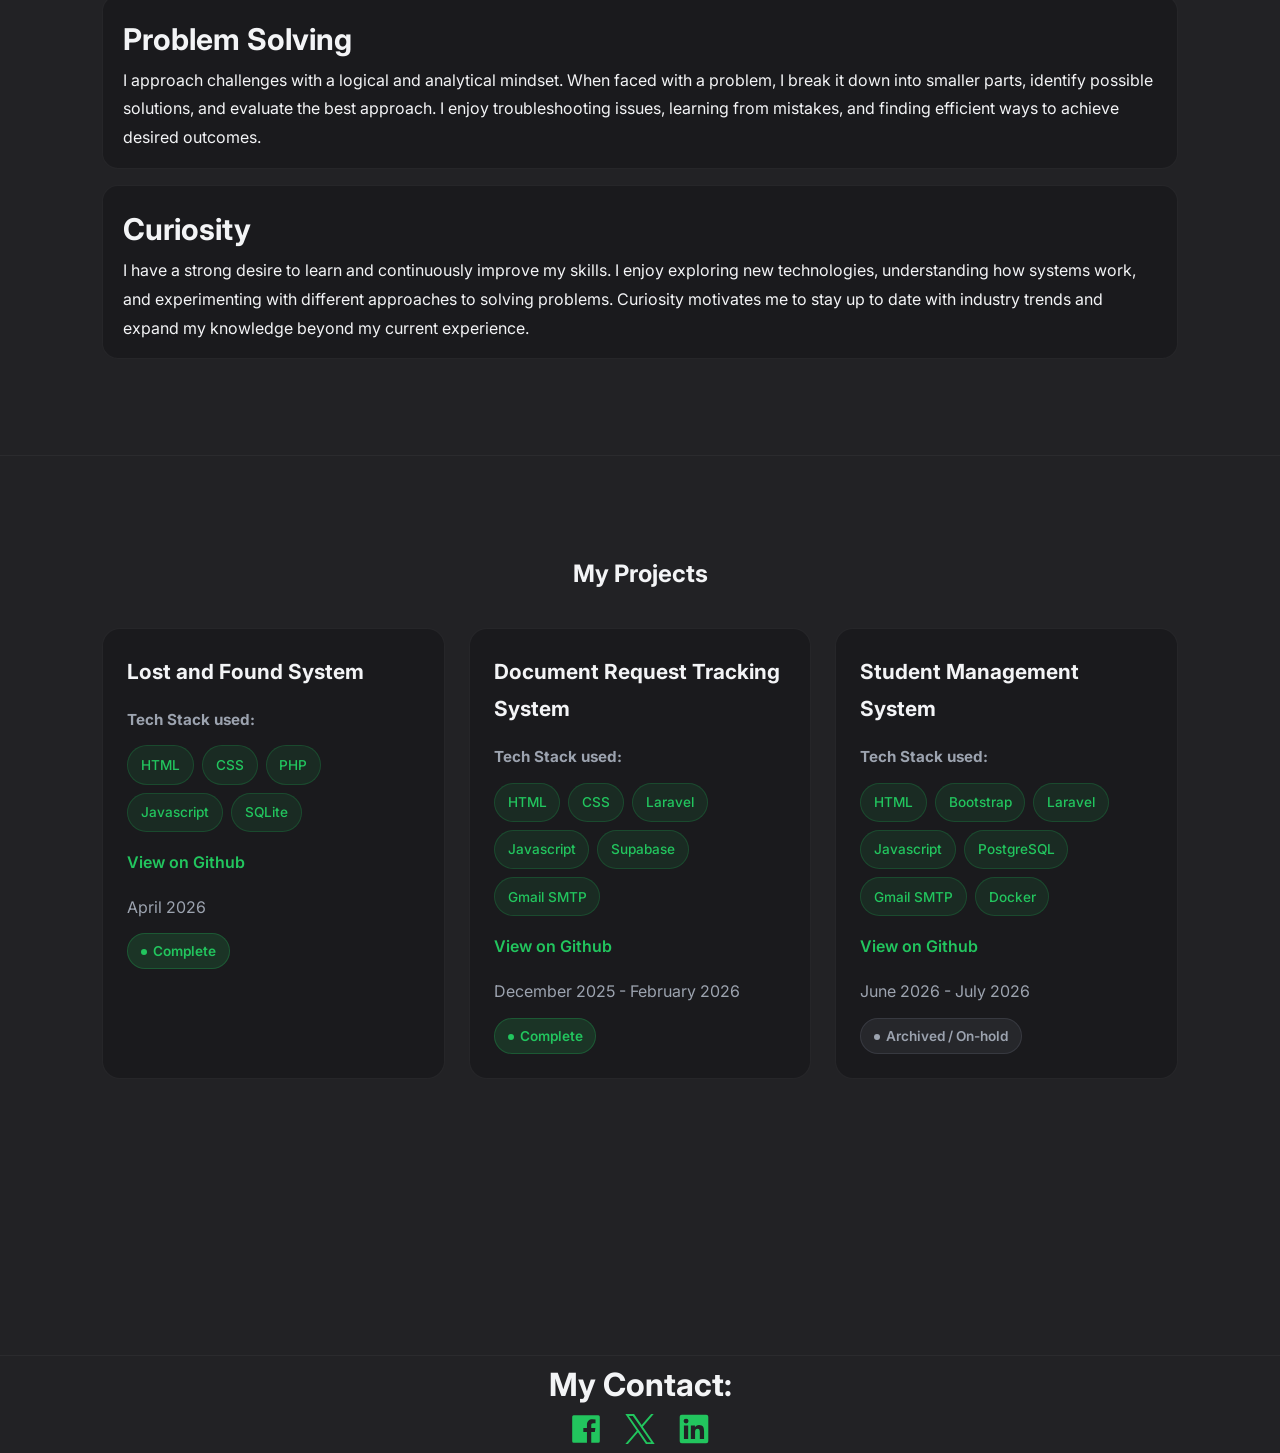
==== commit 27e9f594: "Archived the last project" ====
--- a/index.html
+++ b/index.html
@@ -273,8 +273,8 @@
                         </ul>
                     </div>
                     <a href="https://github.com/Nilicease/Student-Management-System" class="links" target="_blank" rel="noopener norefferer">View on Github</a>
-                    <p class="date">June 2026 - Present</p>
-                    <p class="status progress">In Progress</p>
+                    <p class="date">June 2026 - July 2026</p>
+                    <p class="status archived">Archived / On-hold</p>
                 </article>
             </div>
 
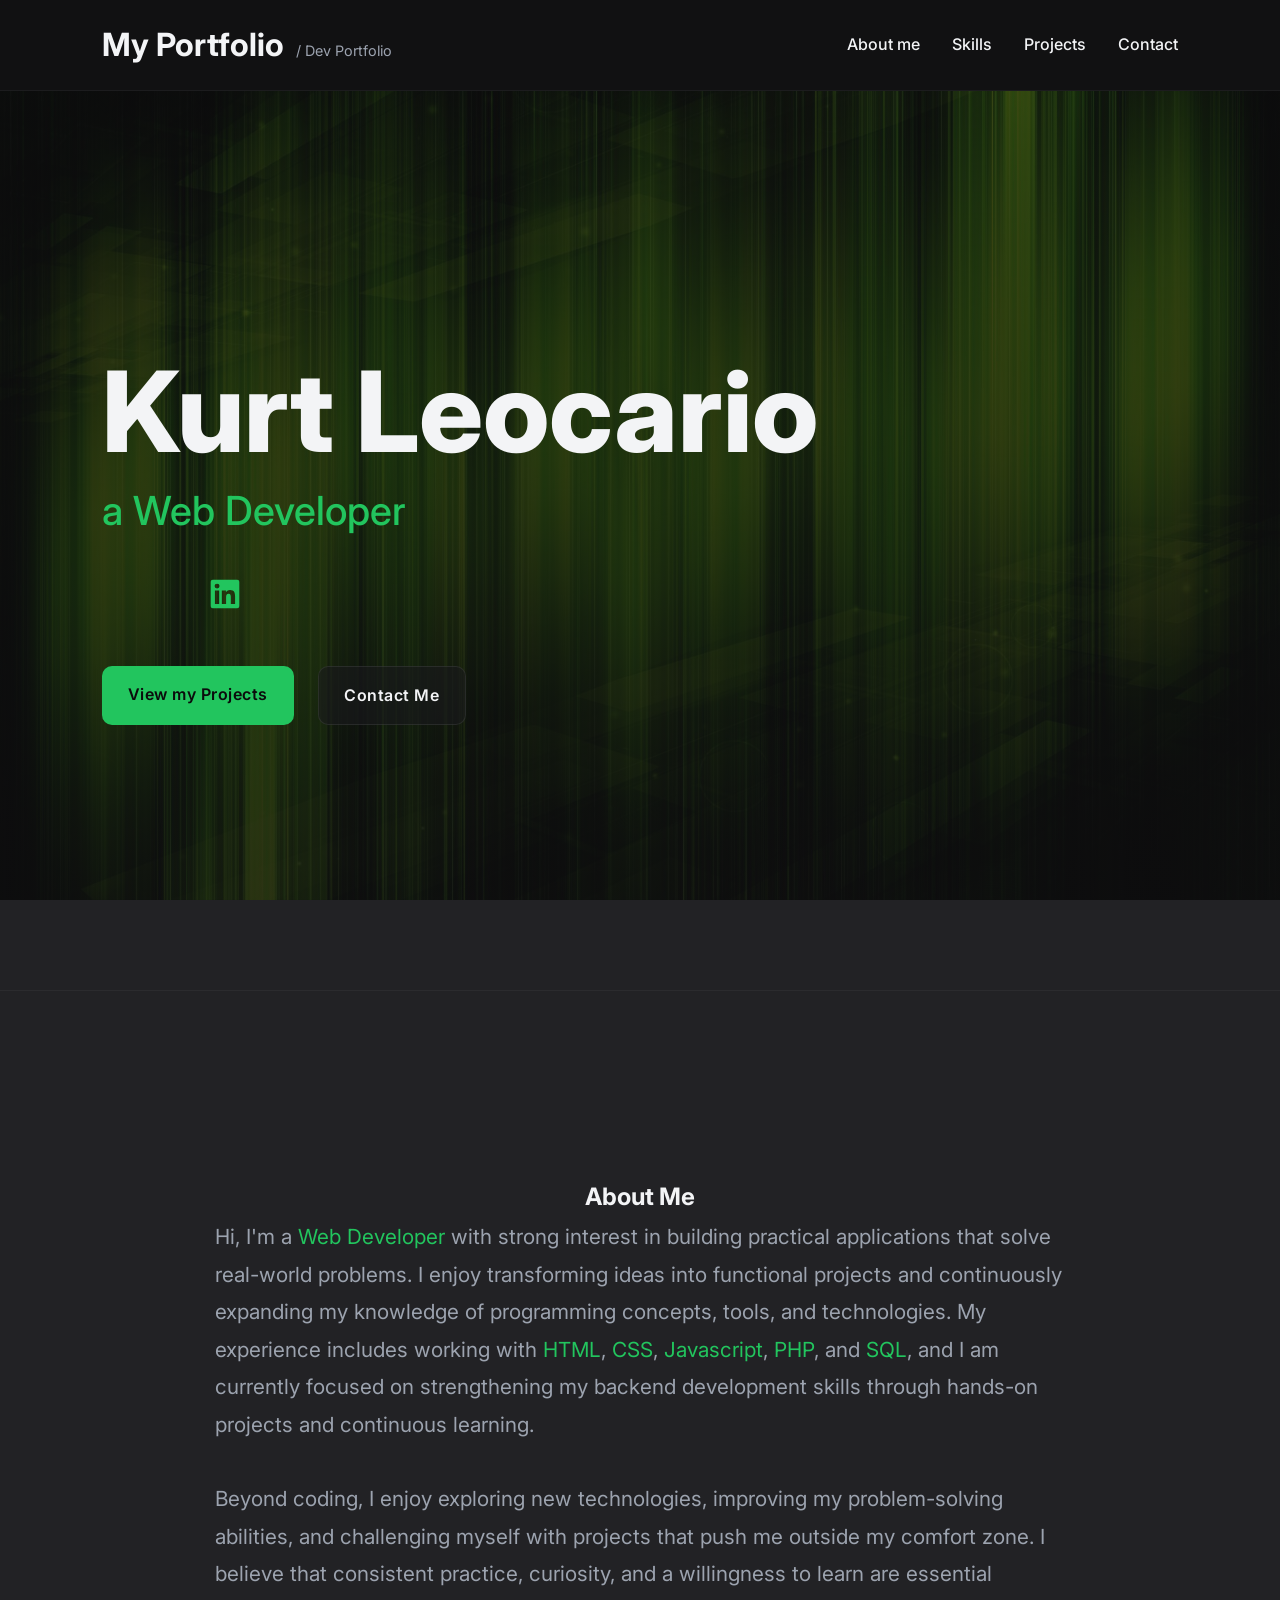
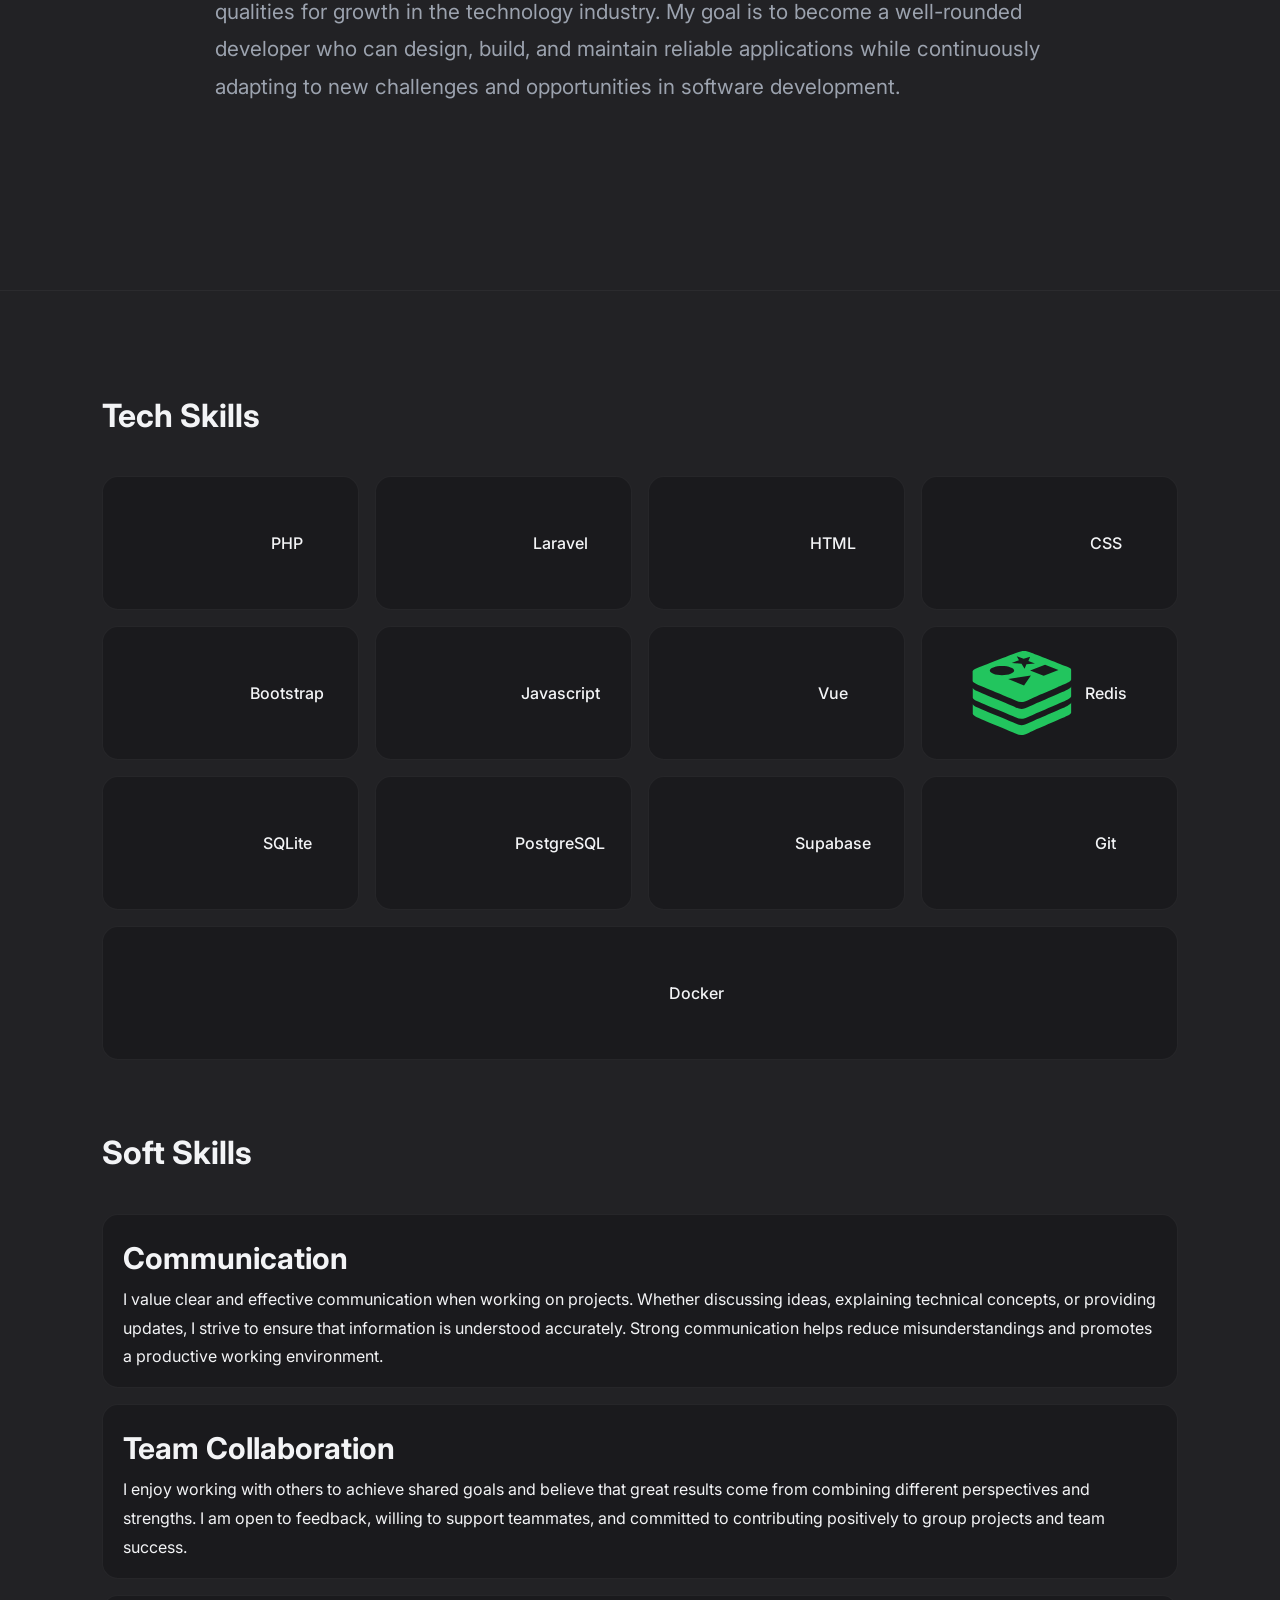
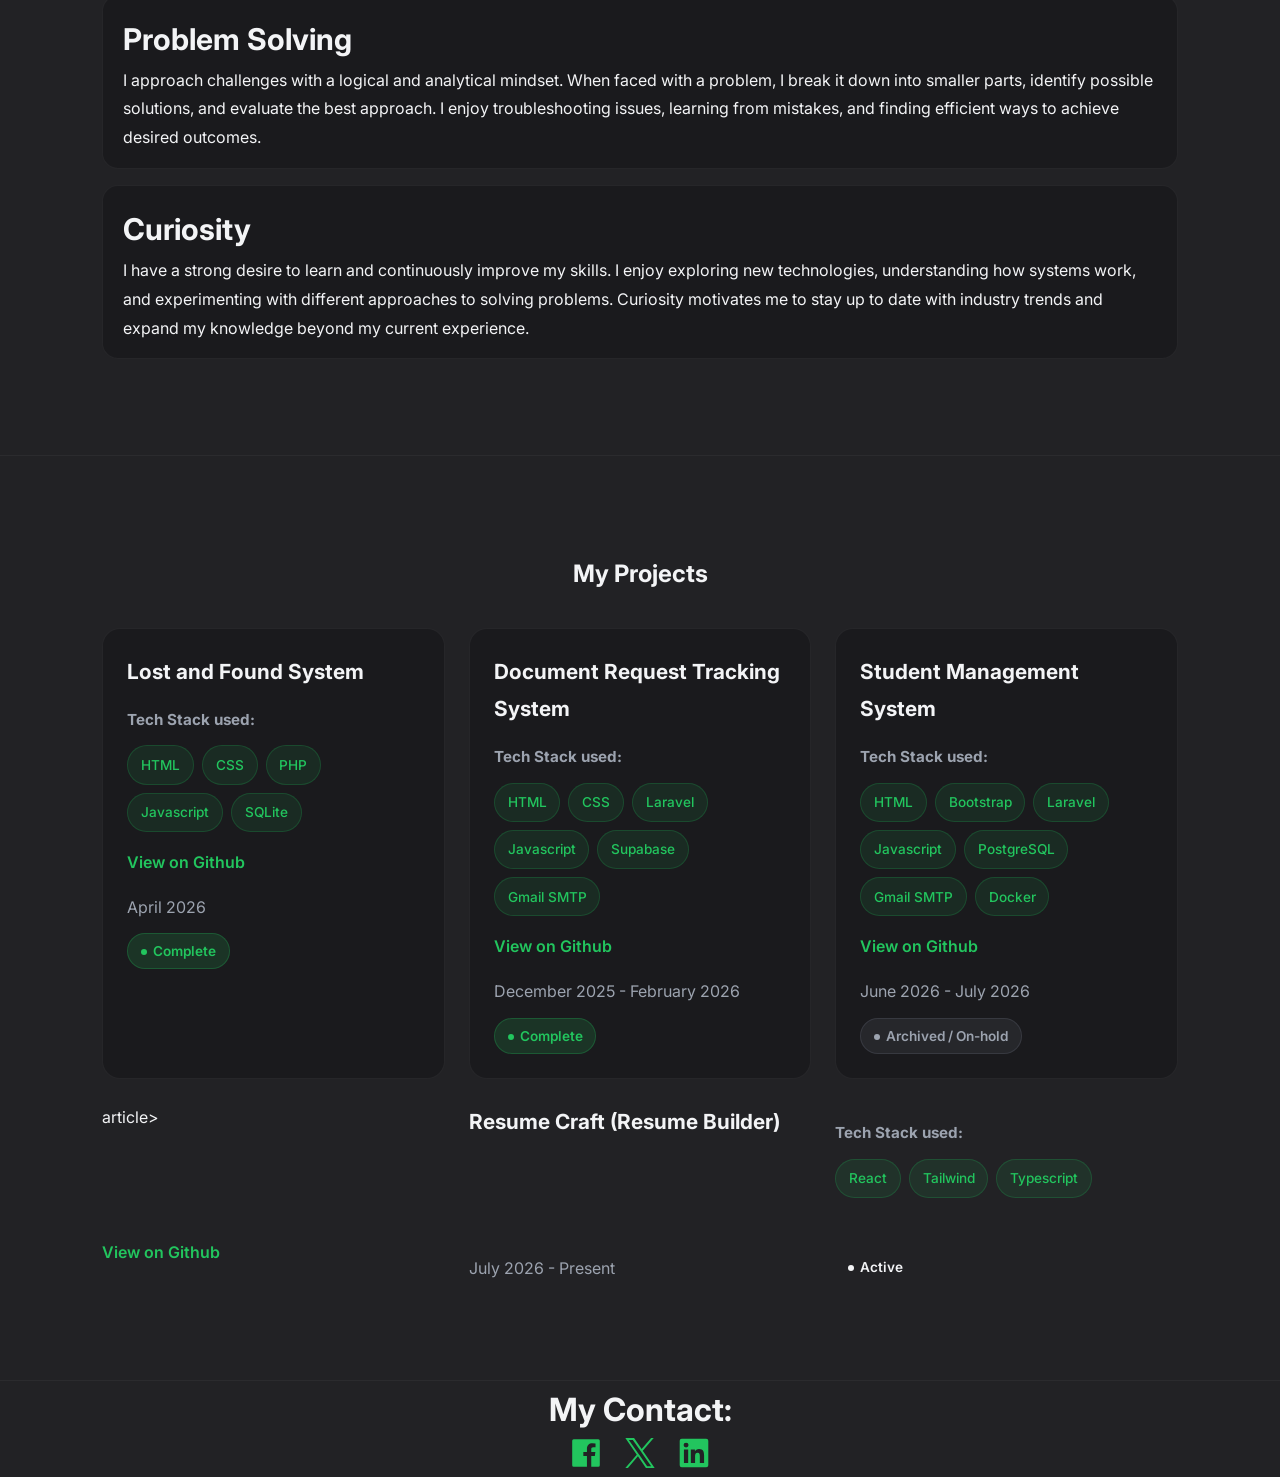
==== commit 3ac29e43: "Added new project" ====
--- a/index.html
+++ b/index.html
@@ -276,6 +276,20 @@
                     <p class="date">June 2026 - July 2026</p>
                     <p class="status archived">Archived / On-hold</p>
                 </article>
+                article>
+                    <h2 class="projectTitle">Resume Craft (Resume Builder)</h2>
+                    <div class="tech-stack">
+                        <h3>Tech Stack used: </h3>
+                        <ul>
+                            <li>React</li>
+                            <li>Tailwind</li>
+                            <li>Typescript</li>
+                        </ul>
+                    </div>
+                    <a href="https://resume-craftbuilder.vercel.app" class="links" target="_blank" rel="noopener norefferer">View on Github</a>
+                    <p class="date">July 2026 - Present</p>
+                    <p class="status progess">Active</p>
+                </article>
             </div>
 
         </section>
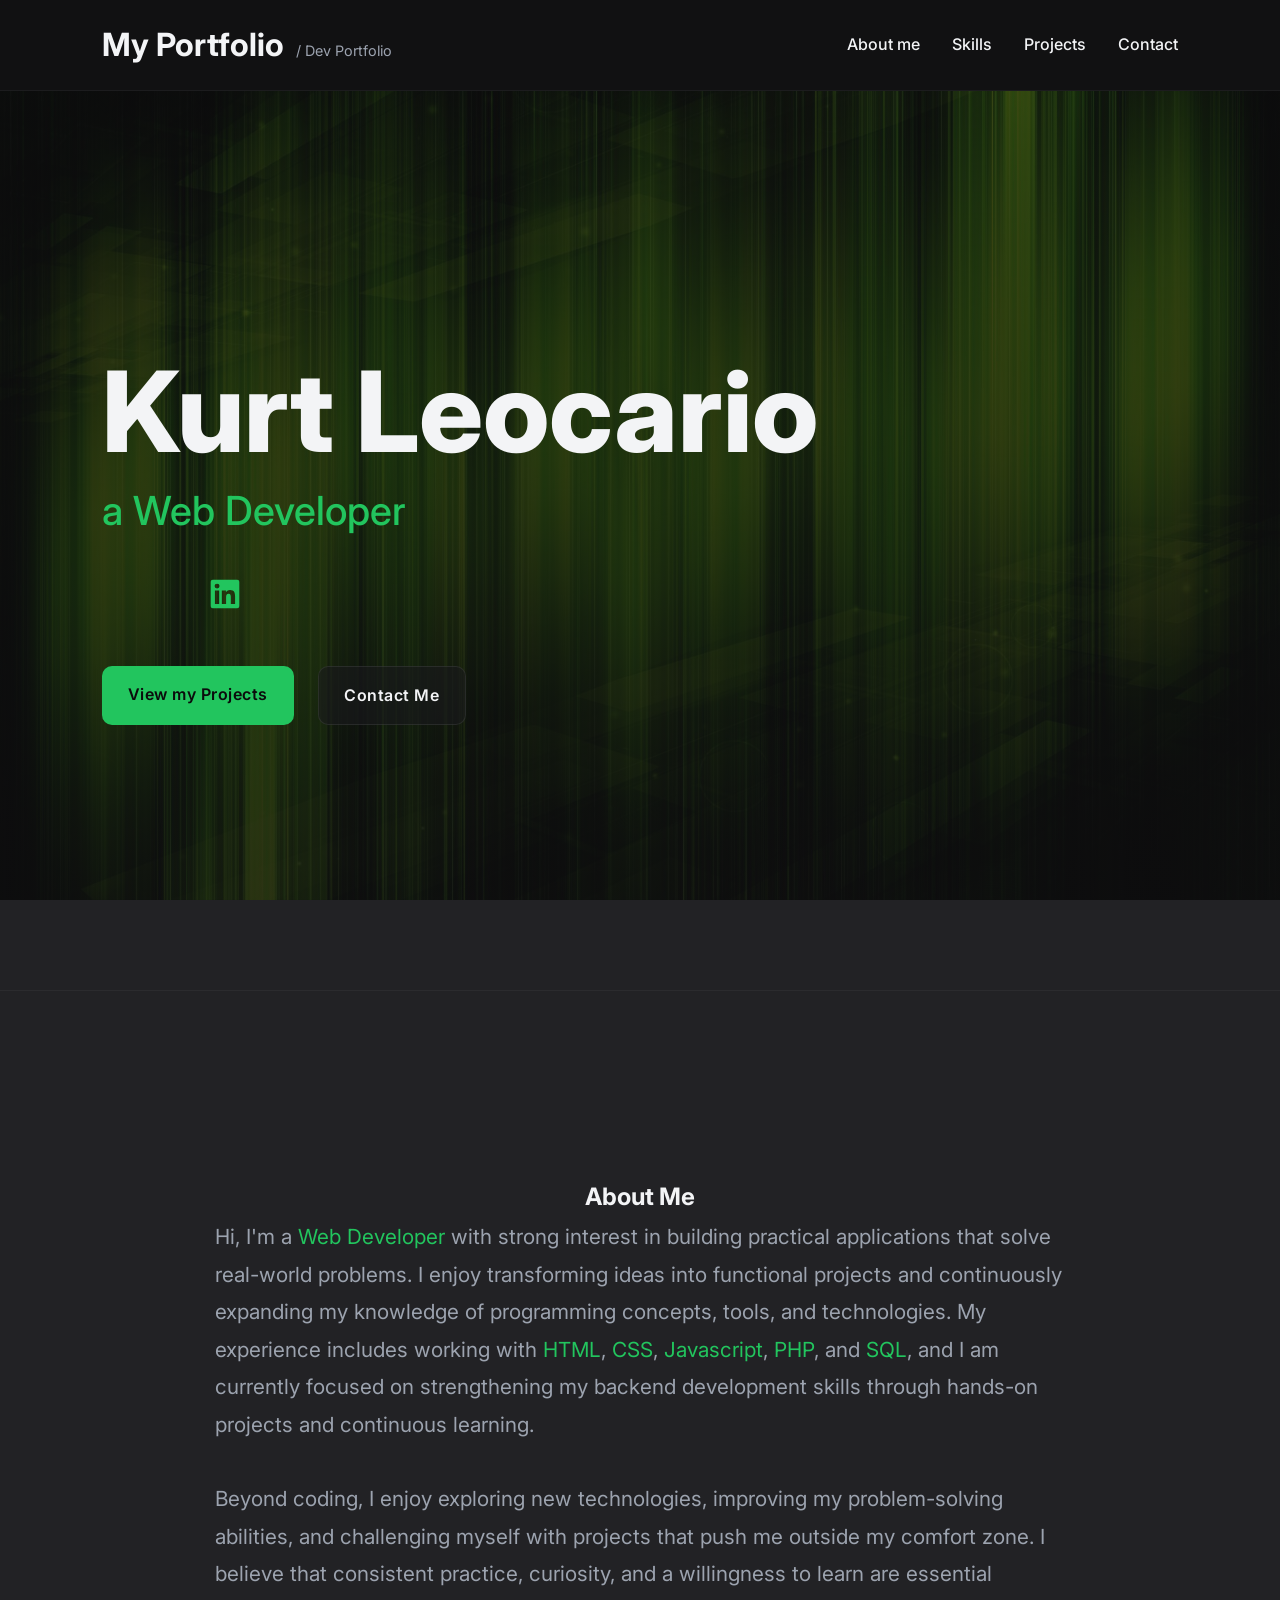
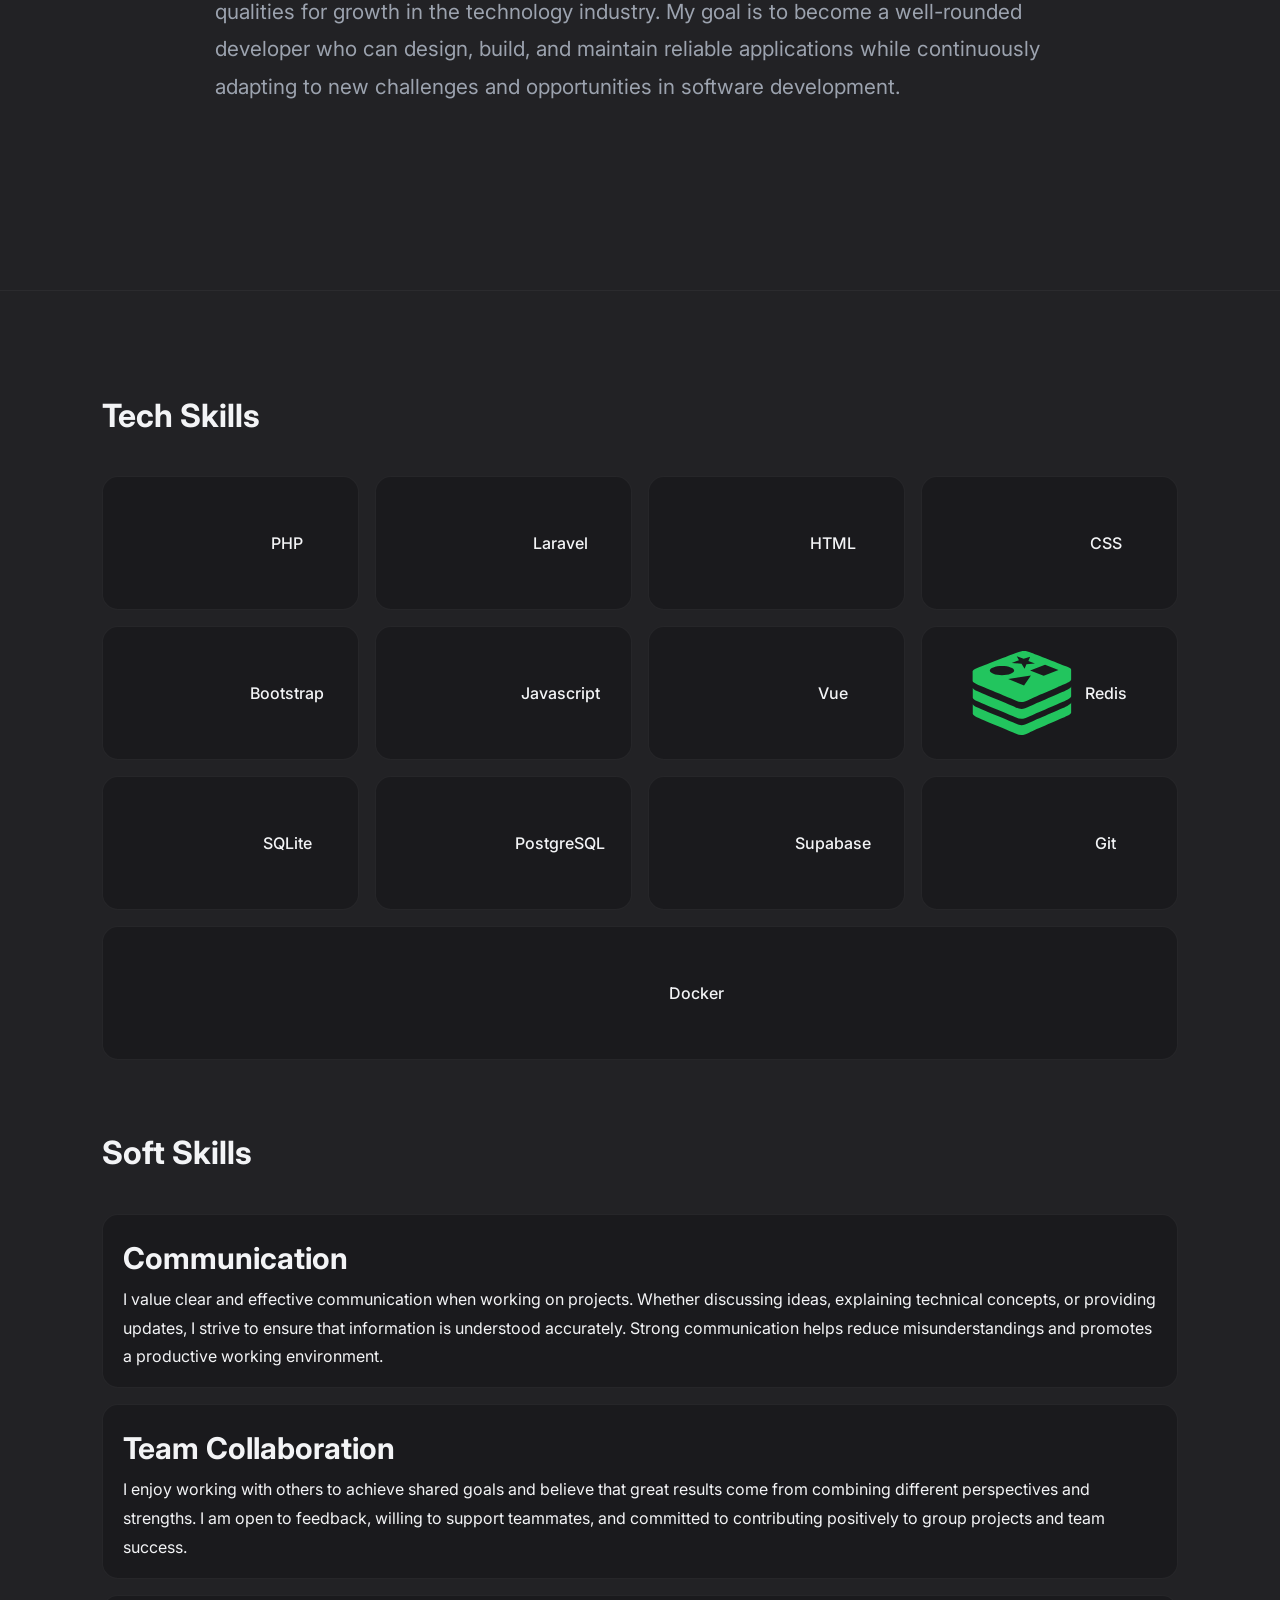
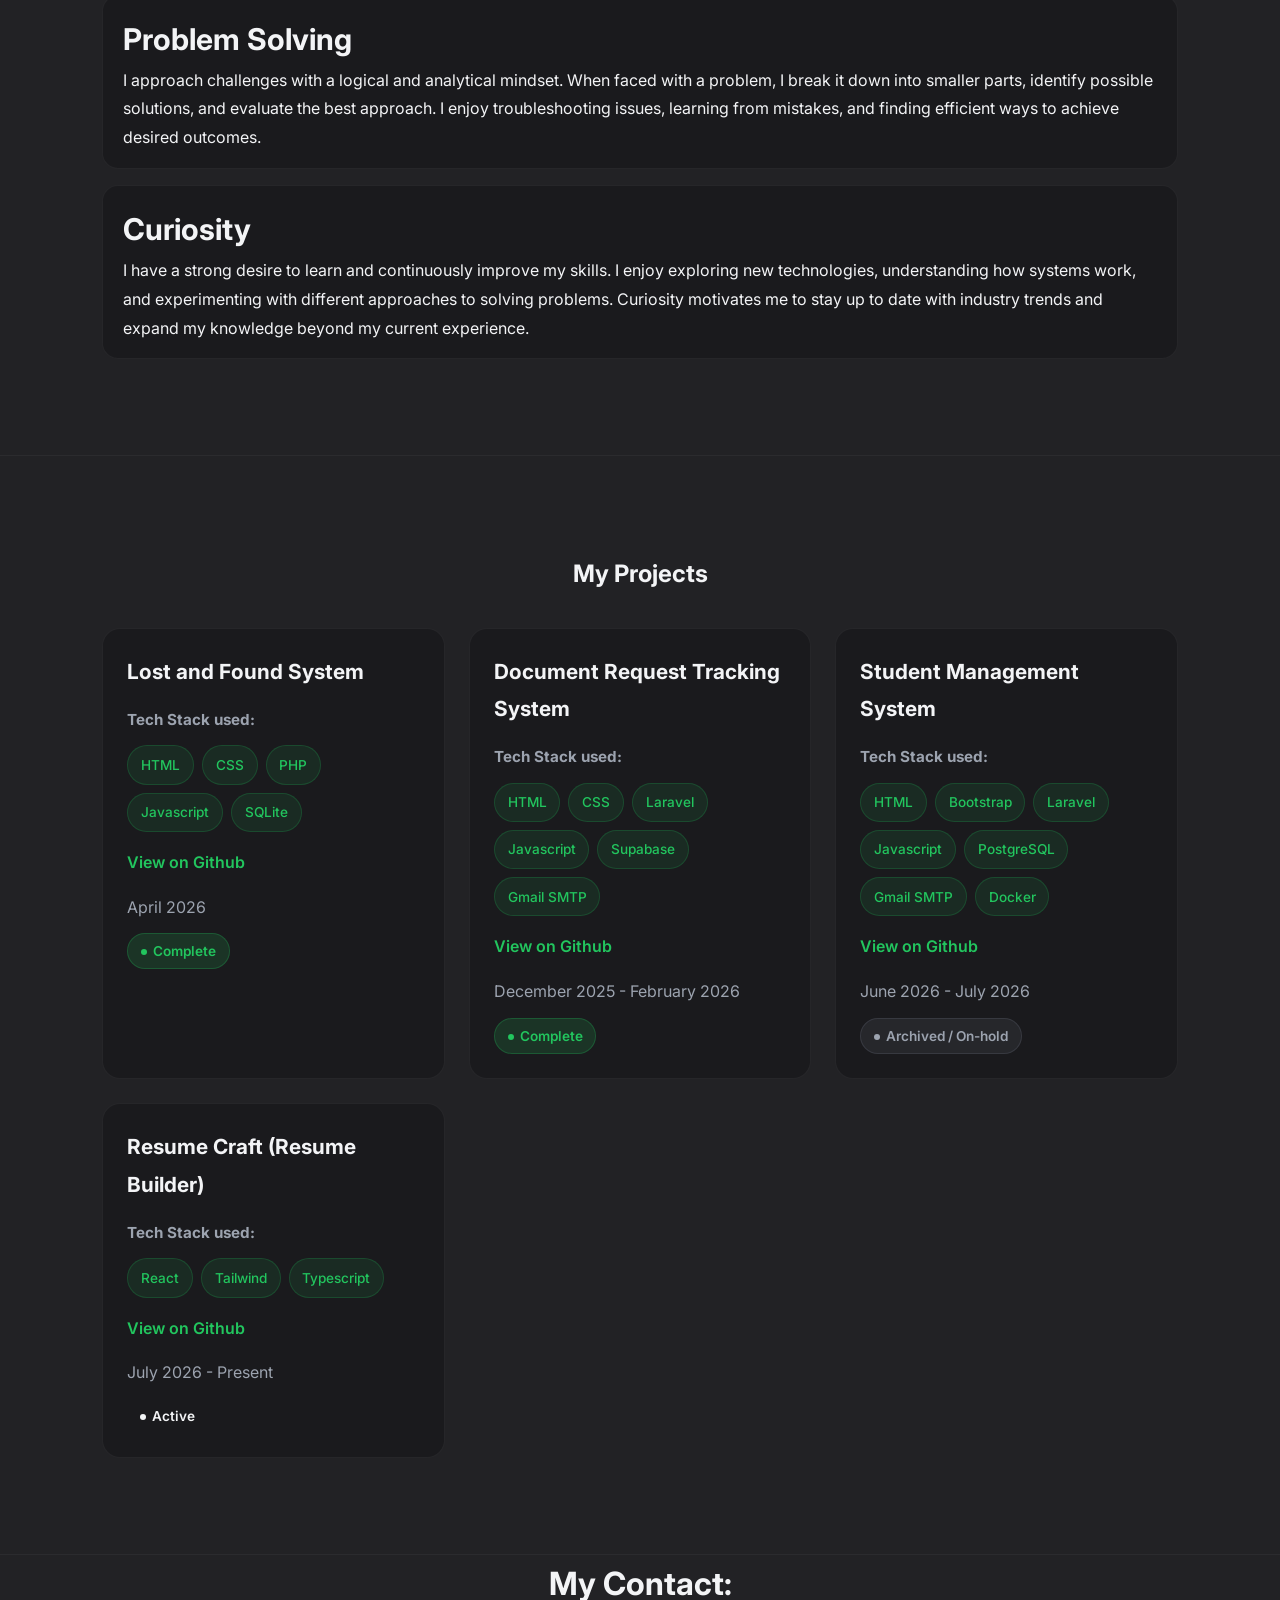
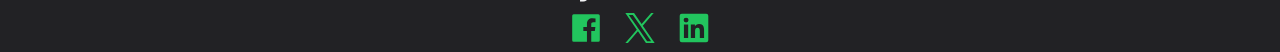
==== commit 2fb24f61: "fix" ====
--- a/index.html
+++ b/index.html
@@ -276,7 +276,7 @@
                     <p class="date">June 2026 - July 2026</p>
                     <p class="status archived">Archived / On-hold</p>
                 </article>
-                article>
+                <article>
                     <h2 class="projectTitle">Resume Craft (Resume Builder)</h2>
                     <div class="tech-stack">
                         <h3>Tech Stack used: </h3>
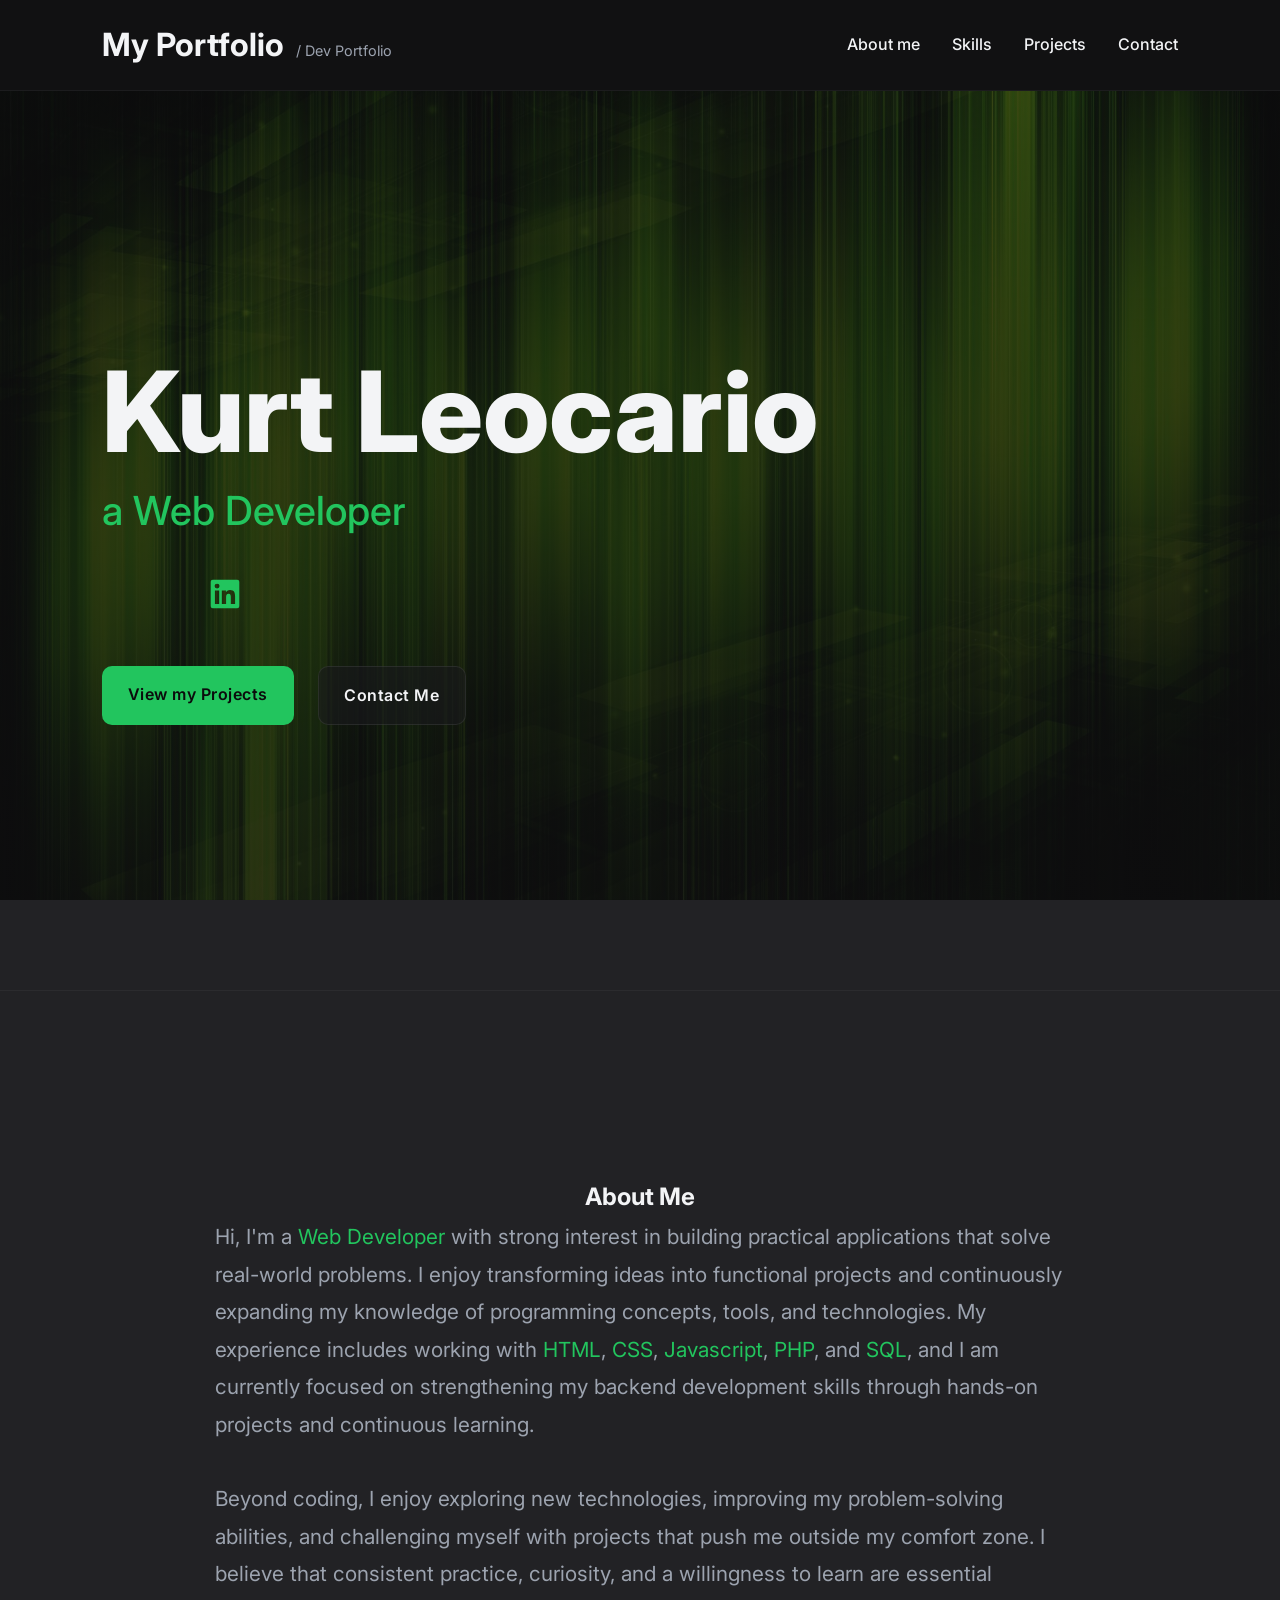
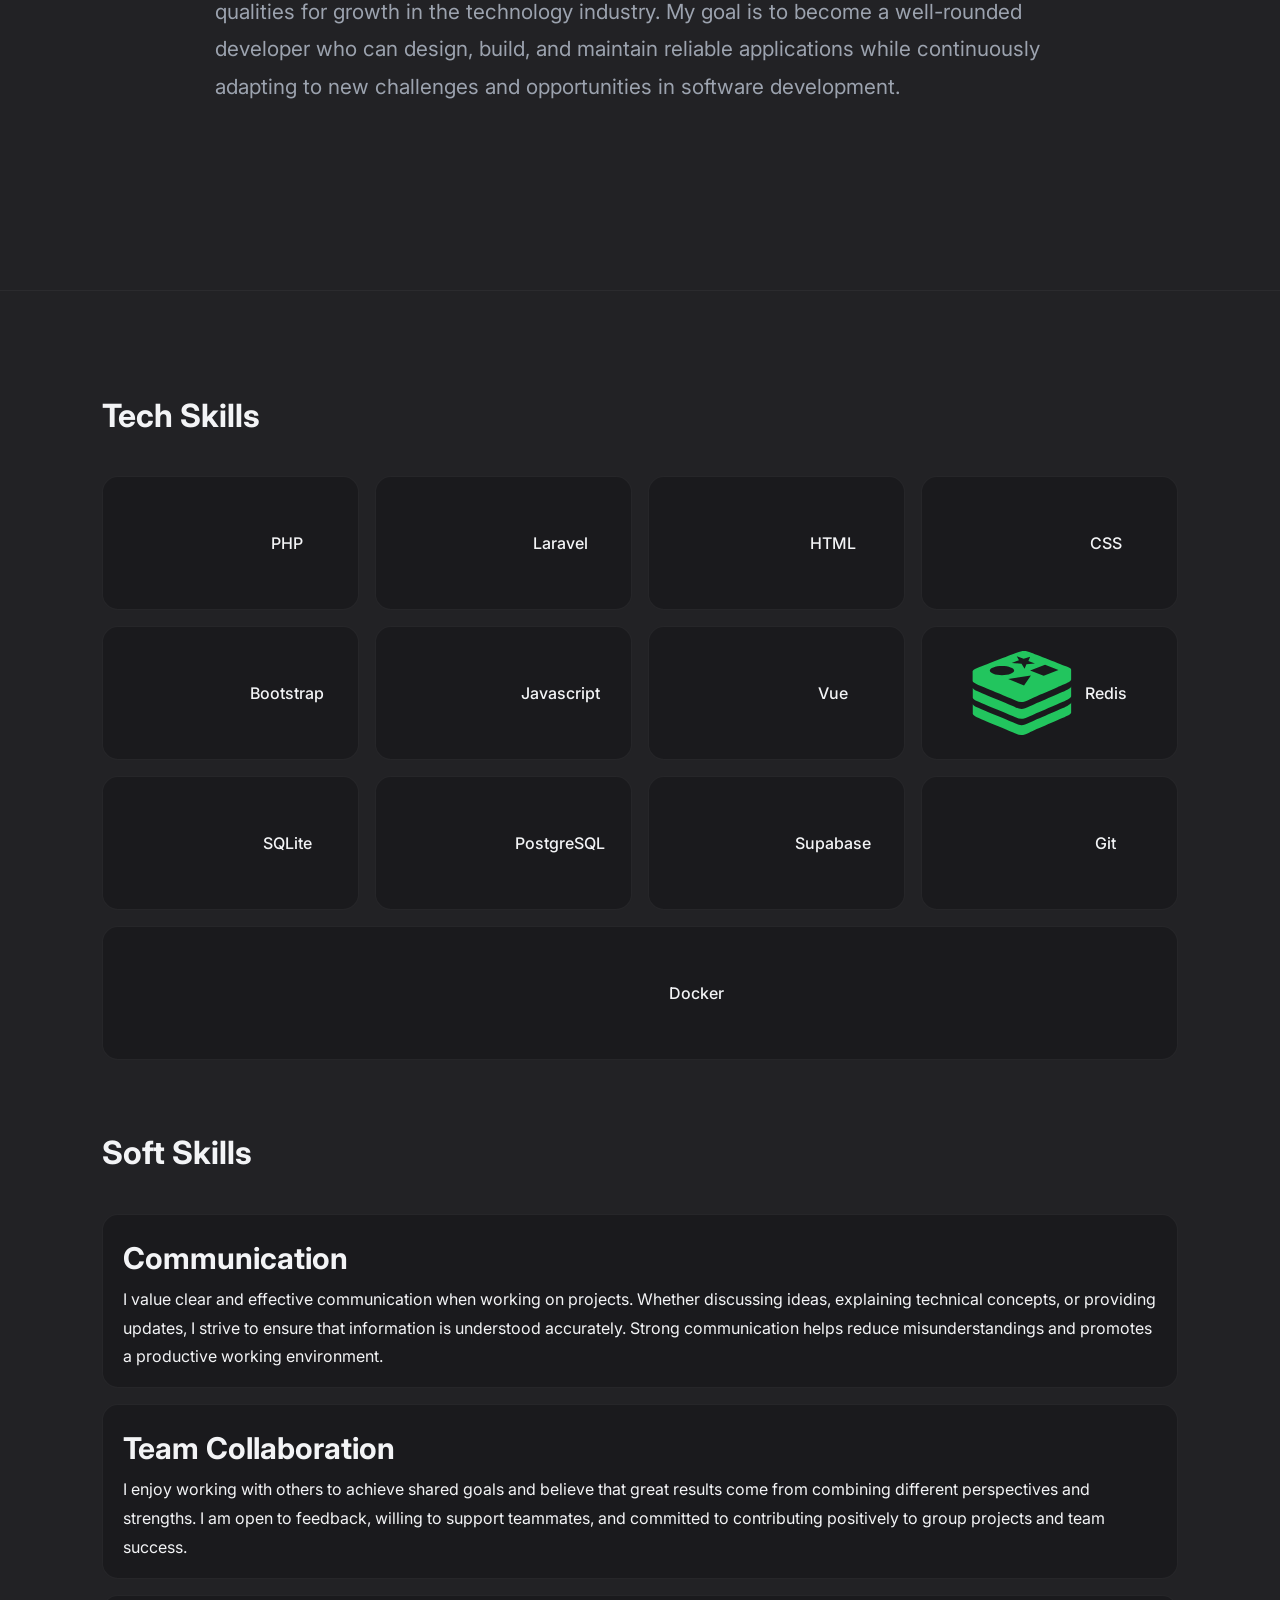
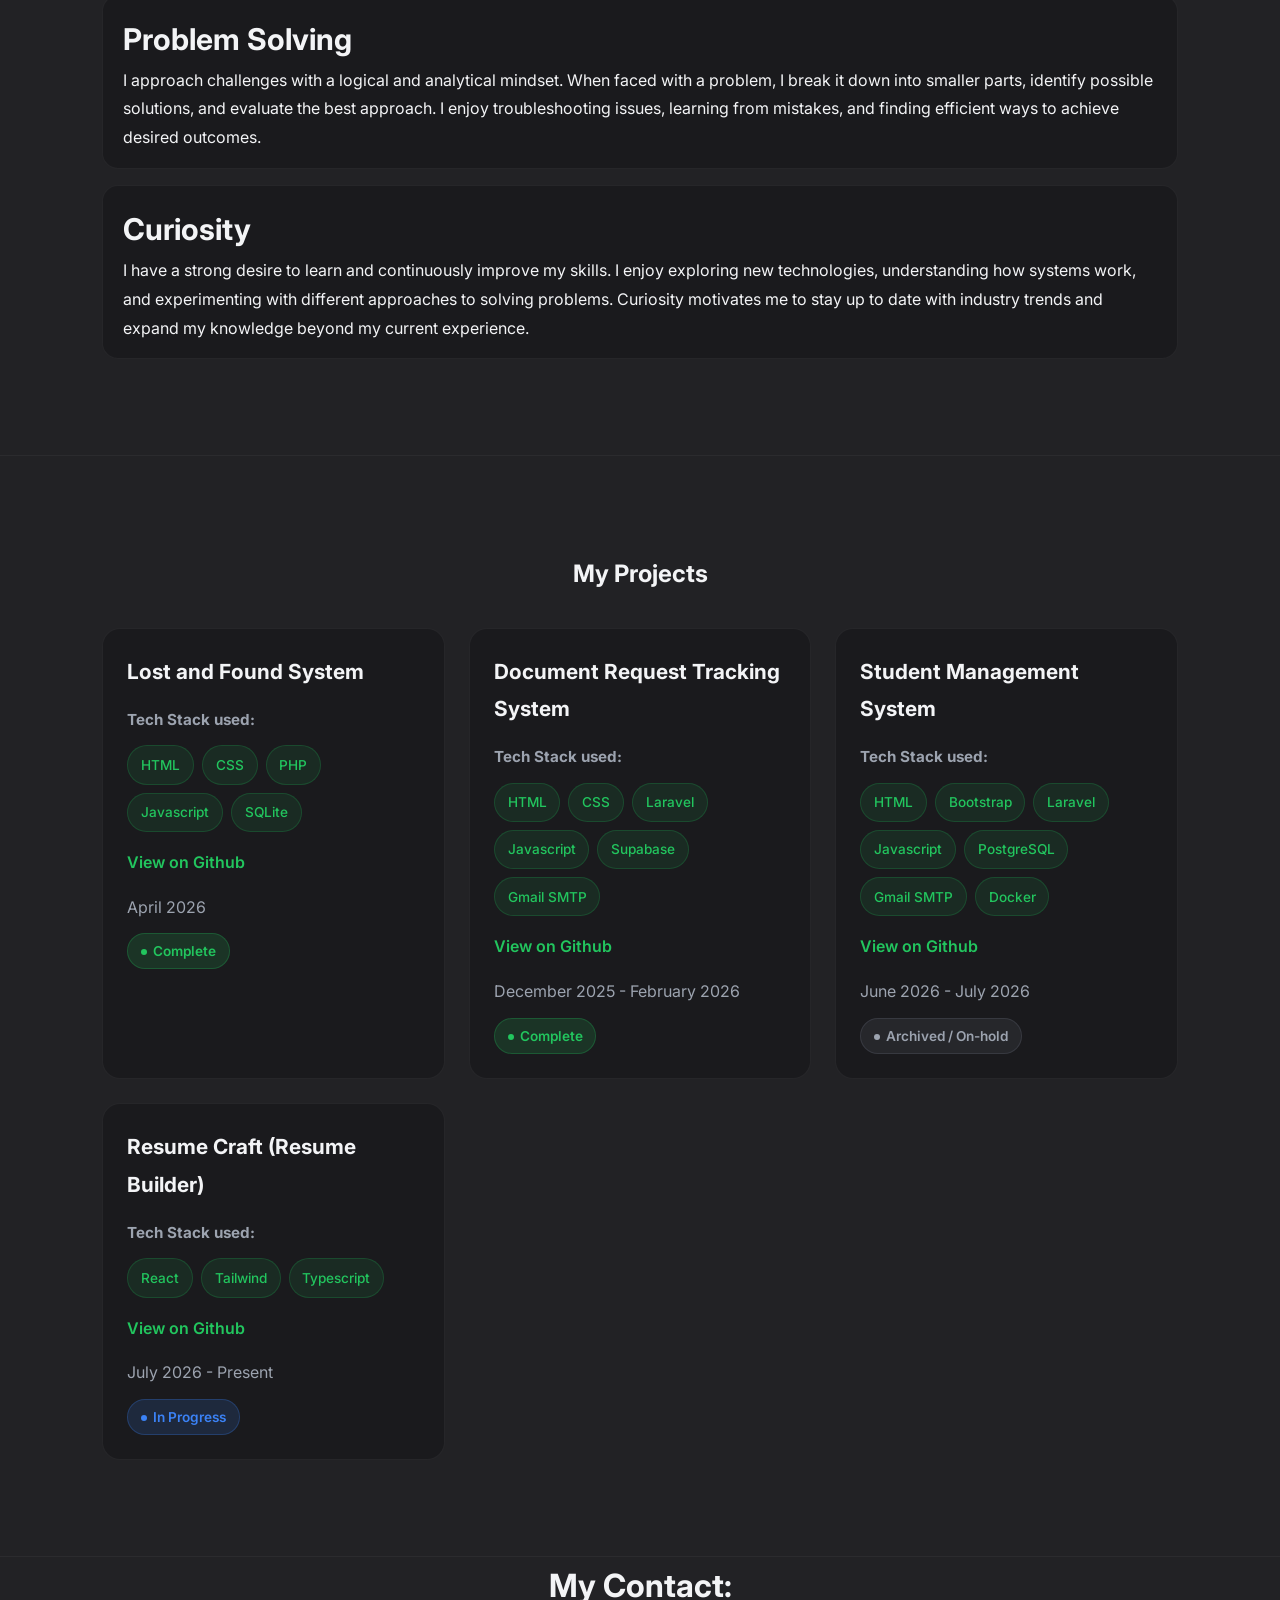
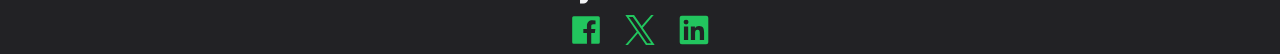
==== commit 048ce99d: "fix" ====
--- a/index.html
+++ b/index.html
@@ -288,7 +288,7 @@
                     </div>
                     <a href="https://resume-craftbuilder.vercel.app" class="links" target="_blank" rel="noopener norefferer">View on Github</a>
                     <p class="date">July 2026 - Present</p>
-                    <p class="status progess">Active</p>
+                    <p class="status progress">In Progress</p>
                 </article>
             </div>
 
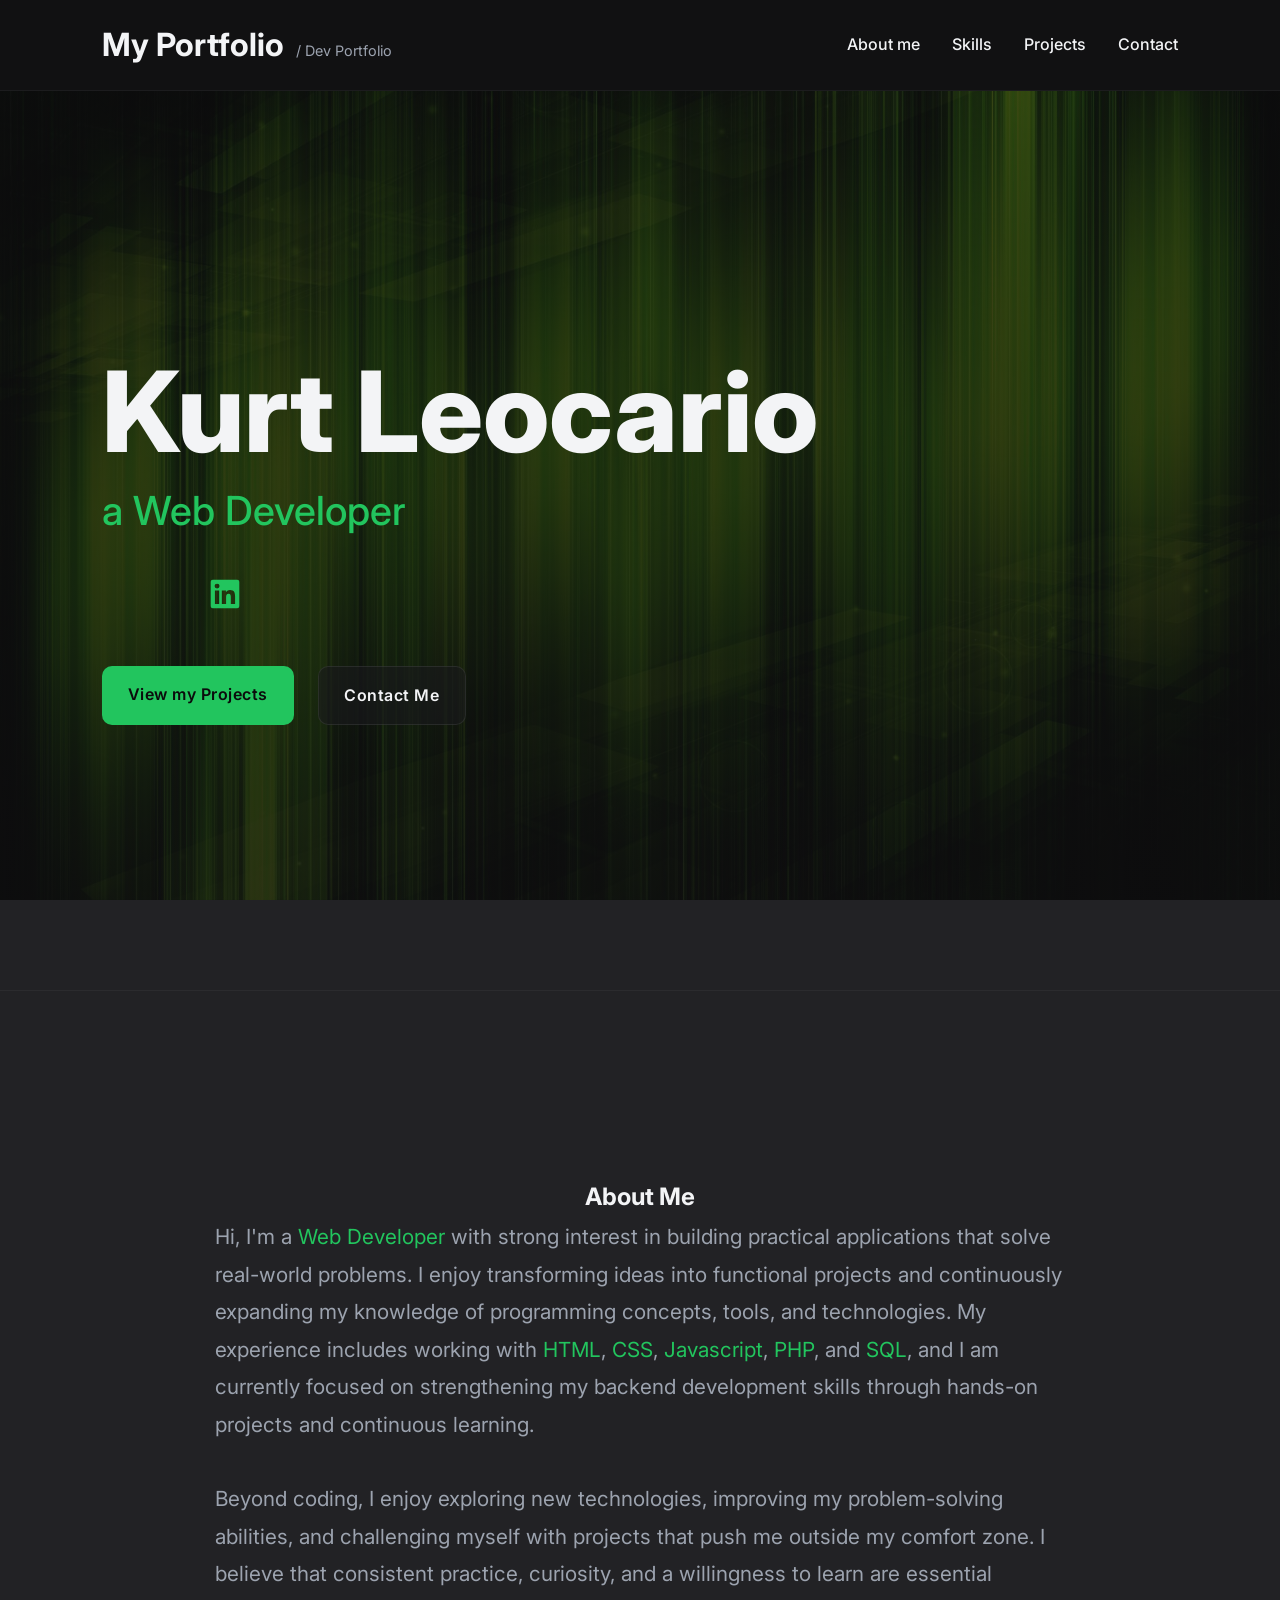
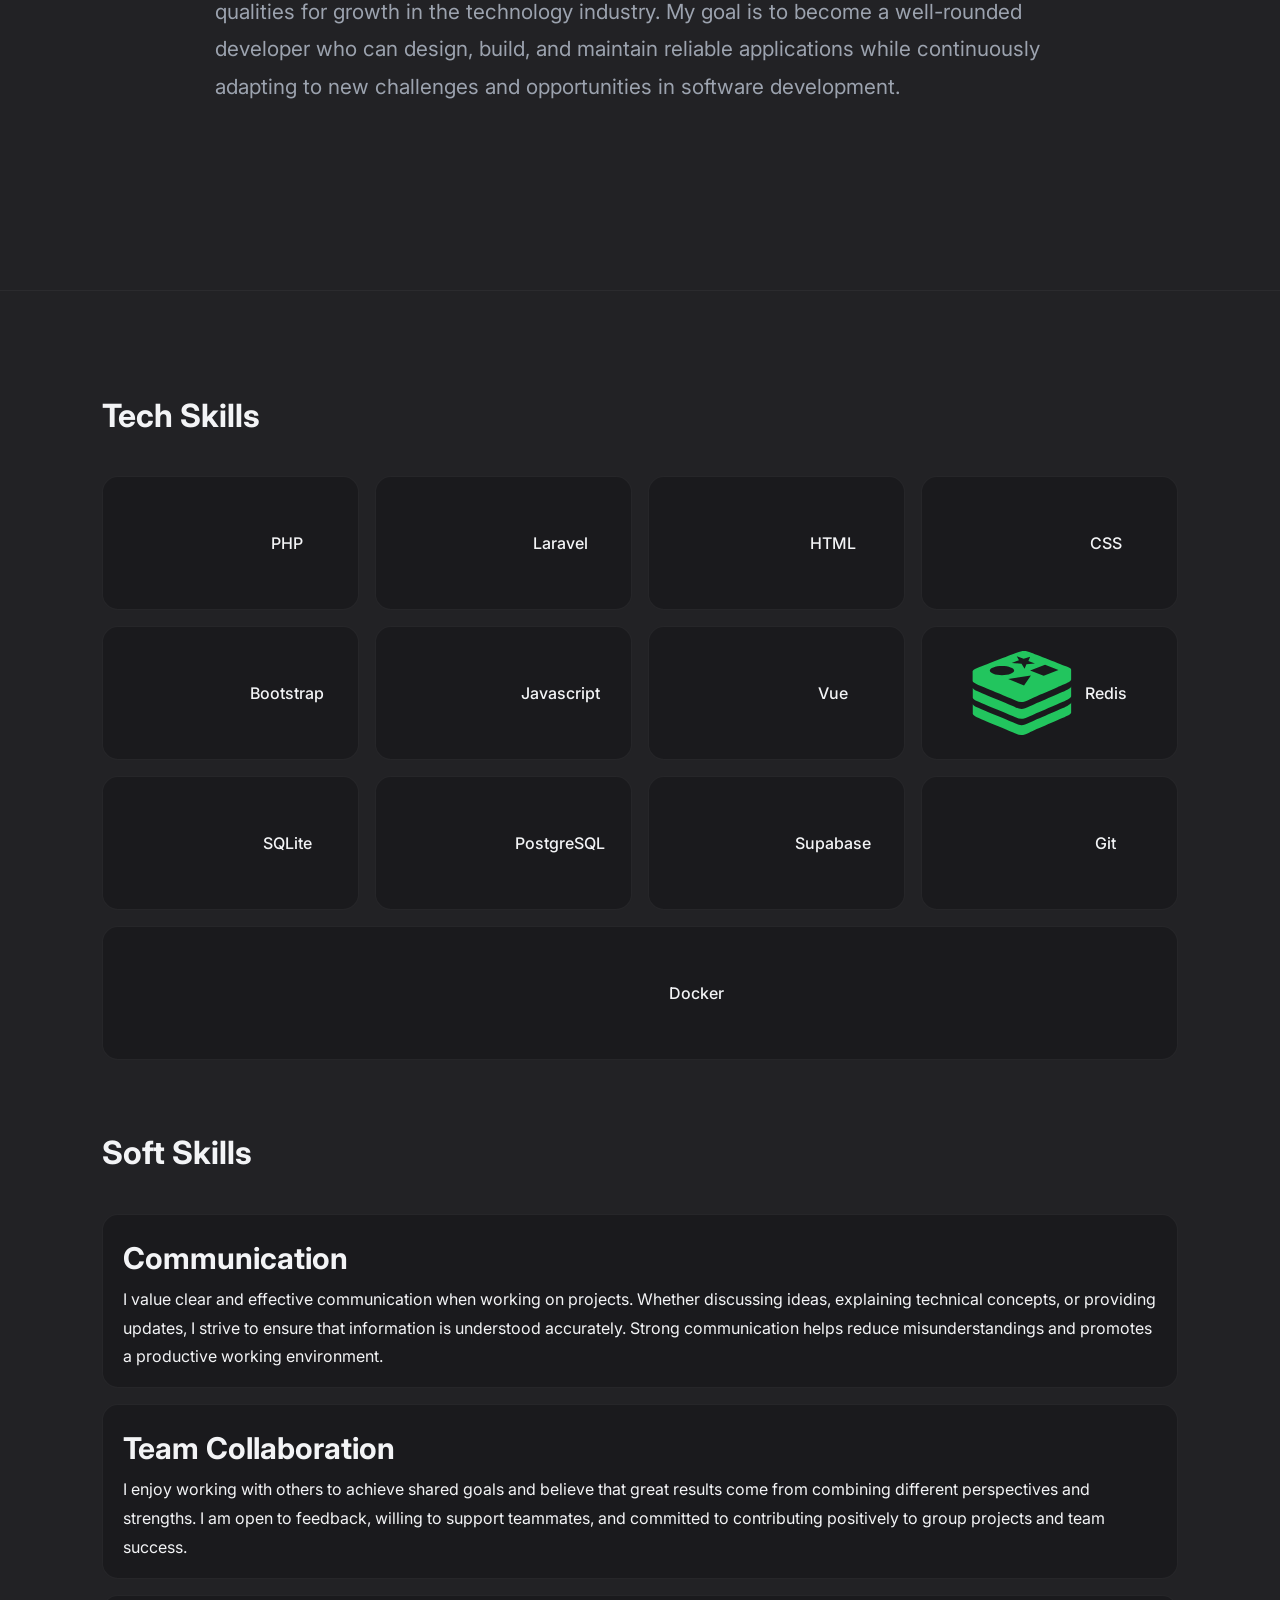
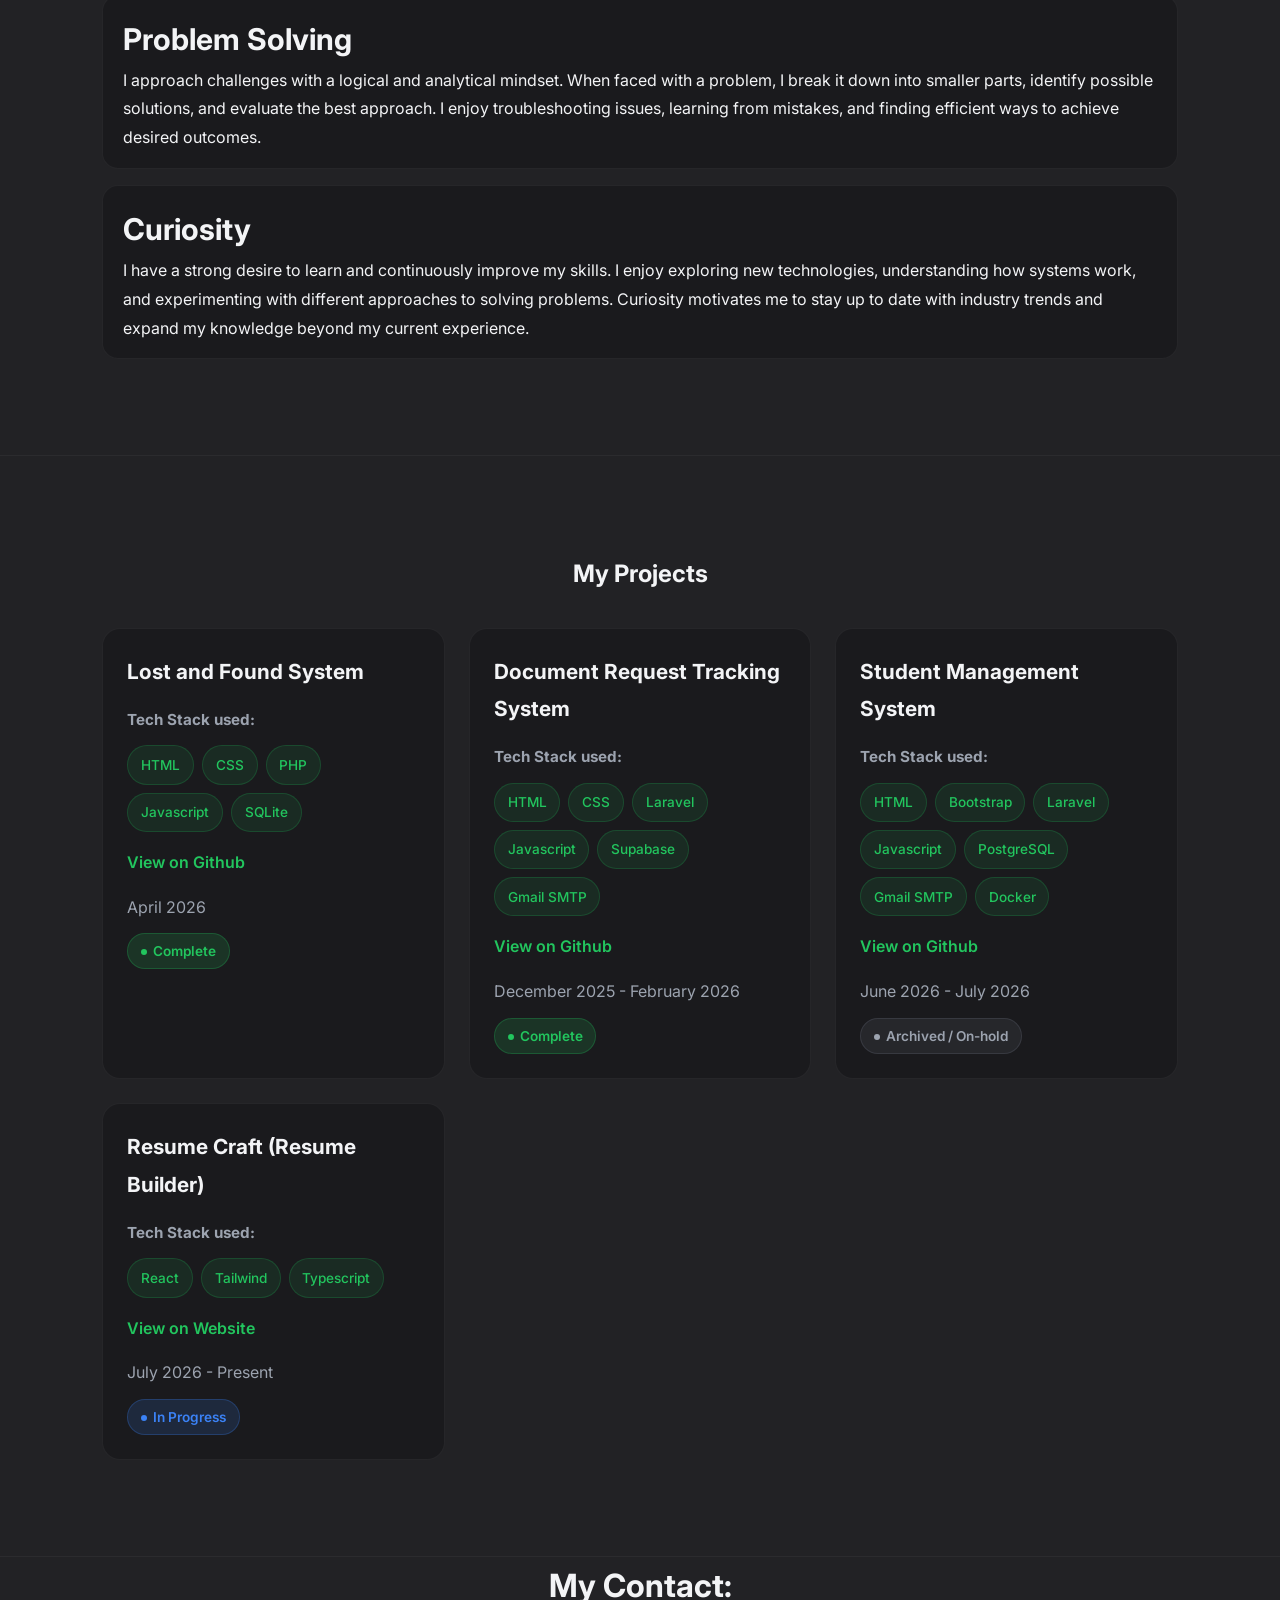
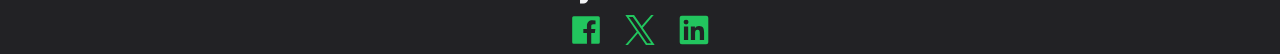
==== commit 6b803ba2: "fix" ====
--- a/index.html
+++ b/index.html
@@ -286,7 +286,7 @@
                             <li>Typescript</li>
                         </ul>
                     </div>
-                    <a href="https://resume-craftbuilder.vercel.app" class="links" target="_blank" rel="noopener norefferer">View on Github</a>
+                    <a href="https://resume-craftbuilder.vercel.app" class="links" target="_blank" rel="noopener norefferer">View on Website</a>
                     <p class="date">July 2026 - Present</p>
                     <p class="status progress">In Progress</p>
                 </article>
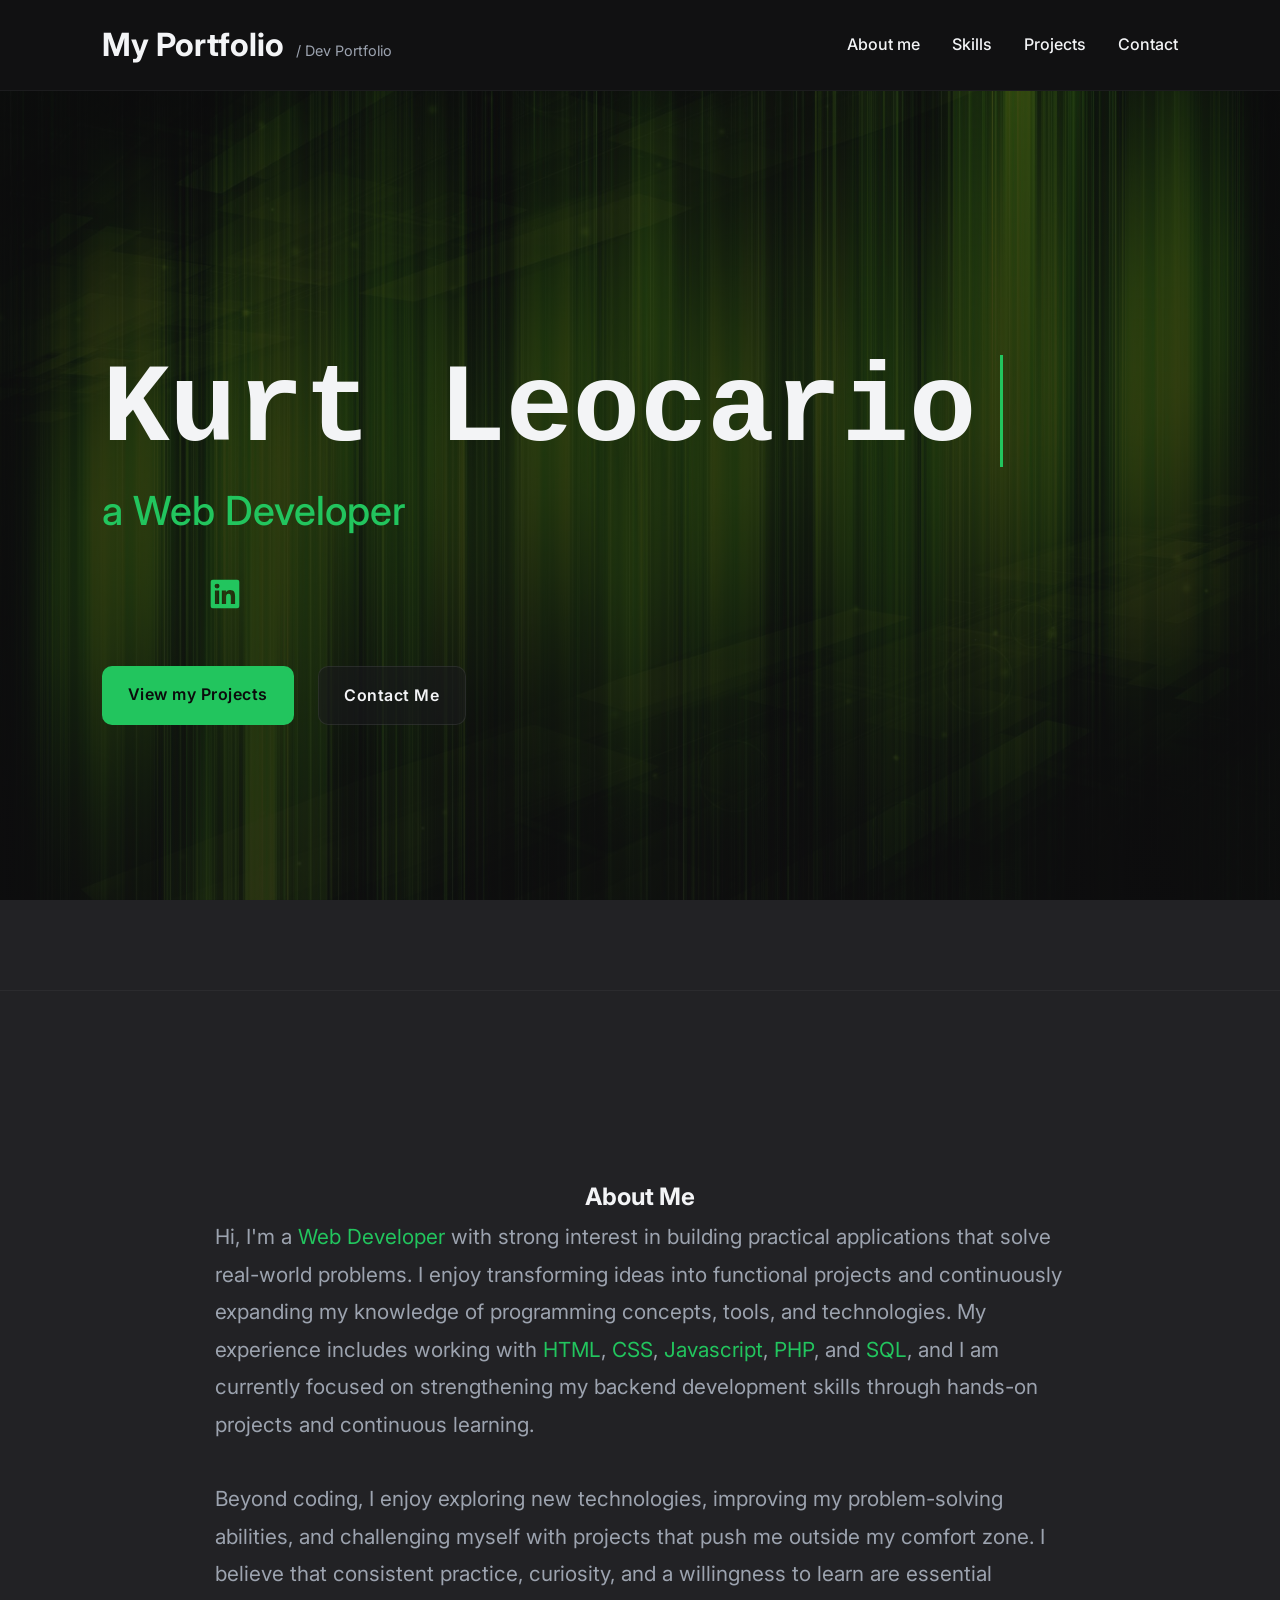
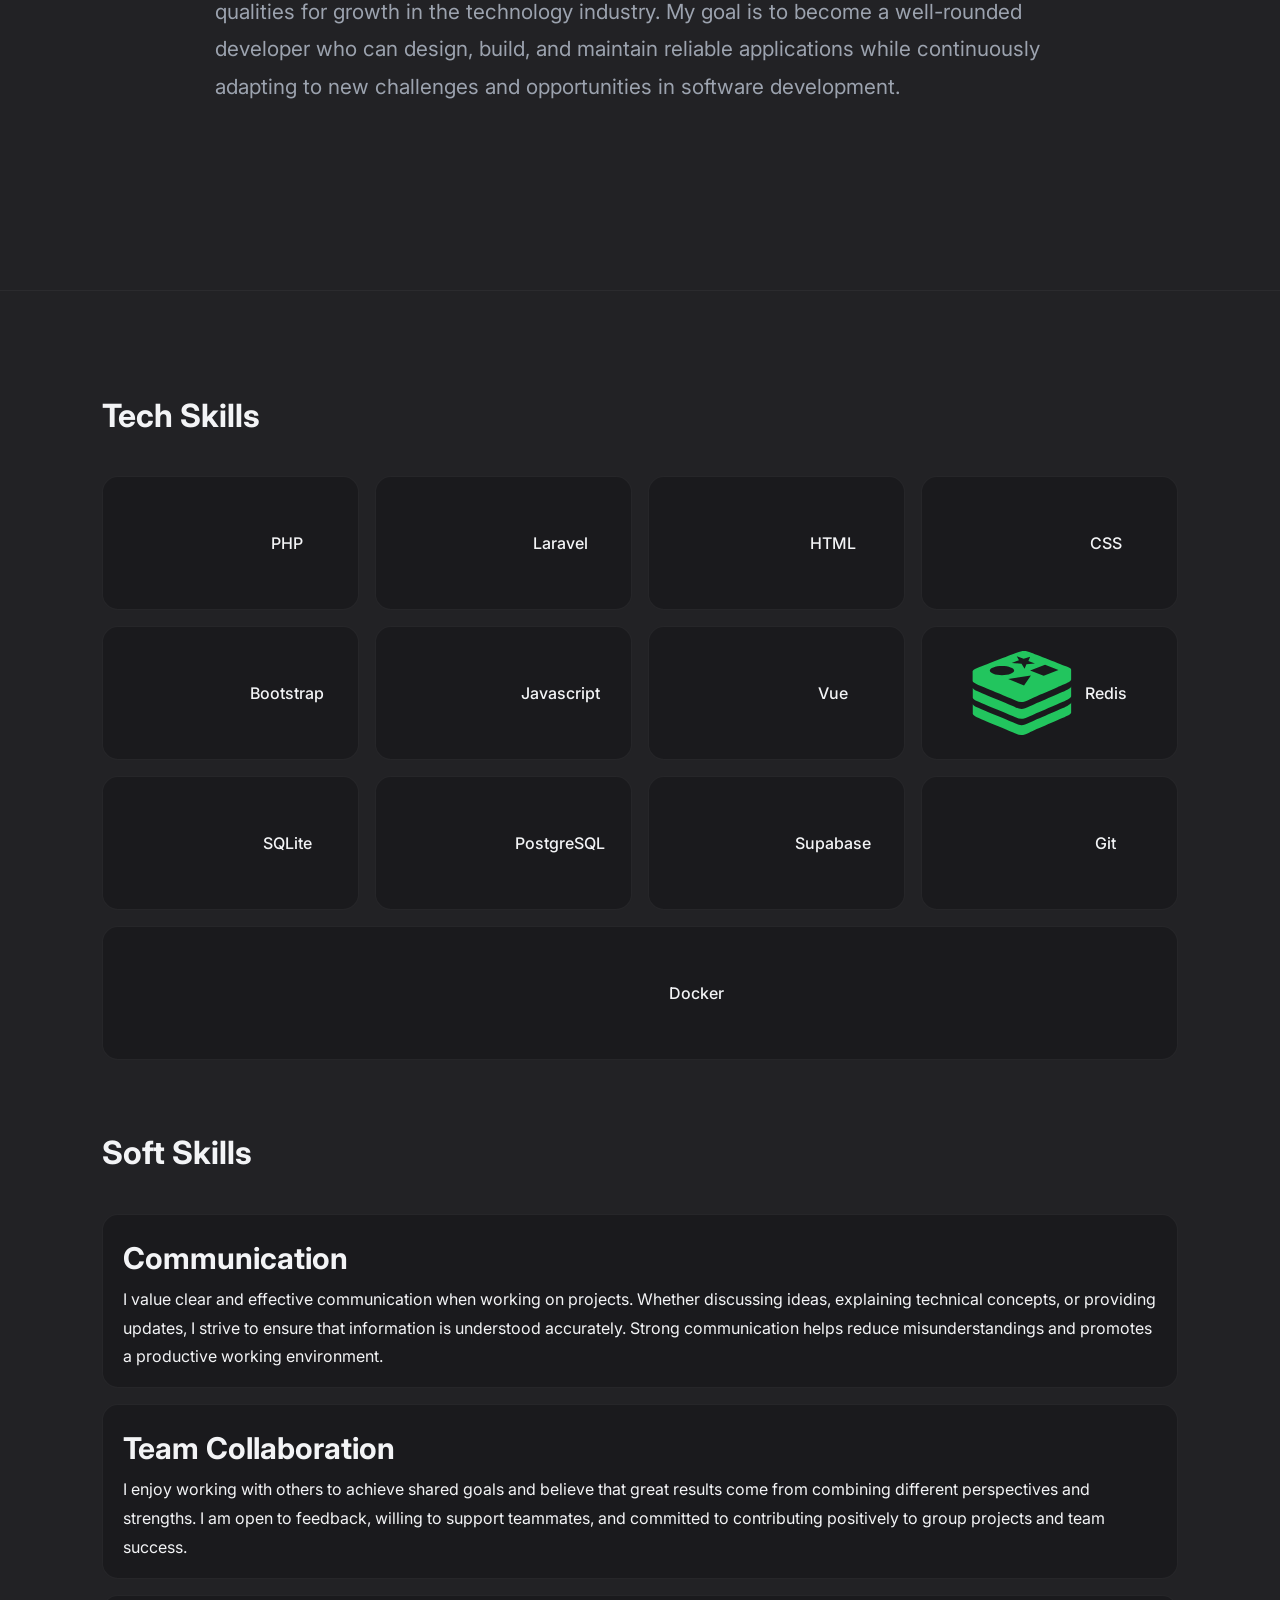
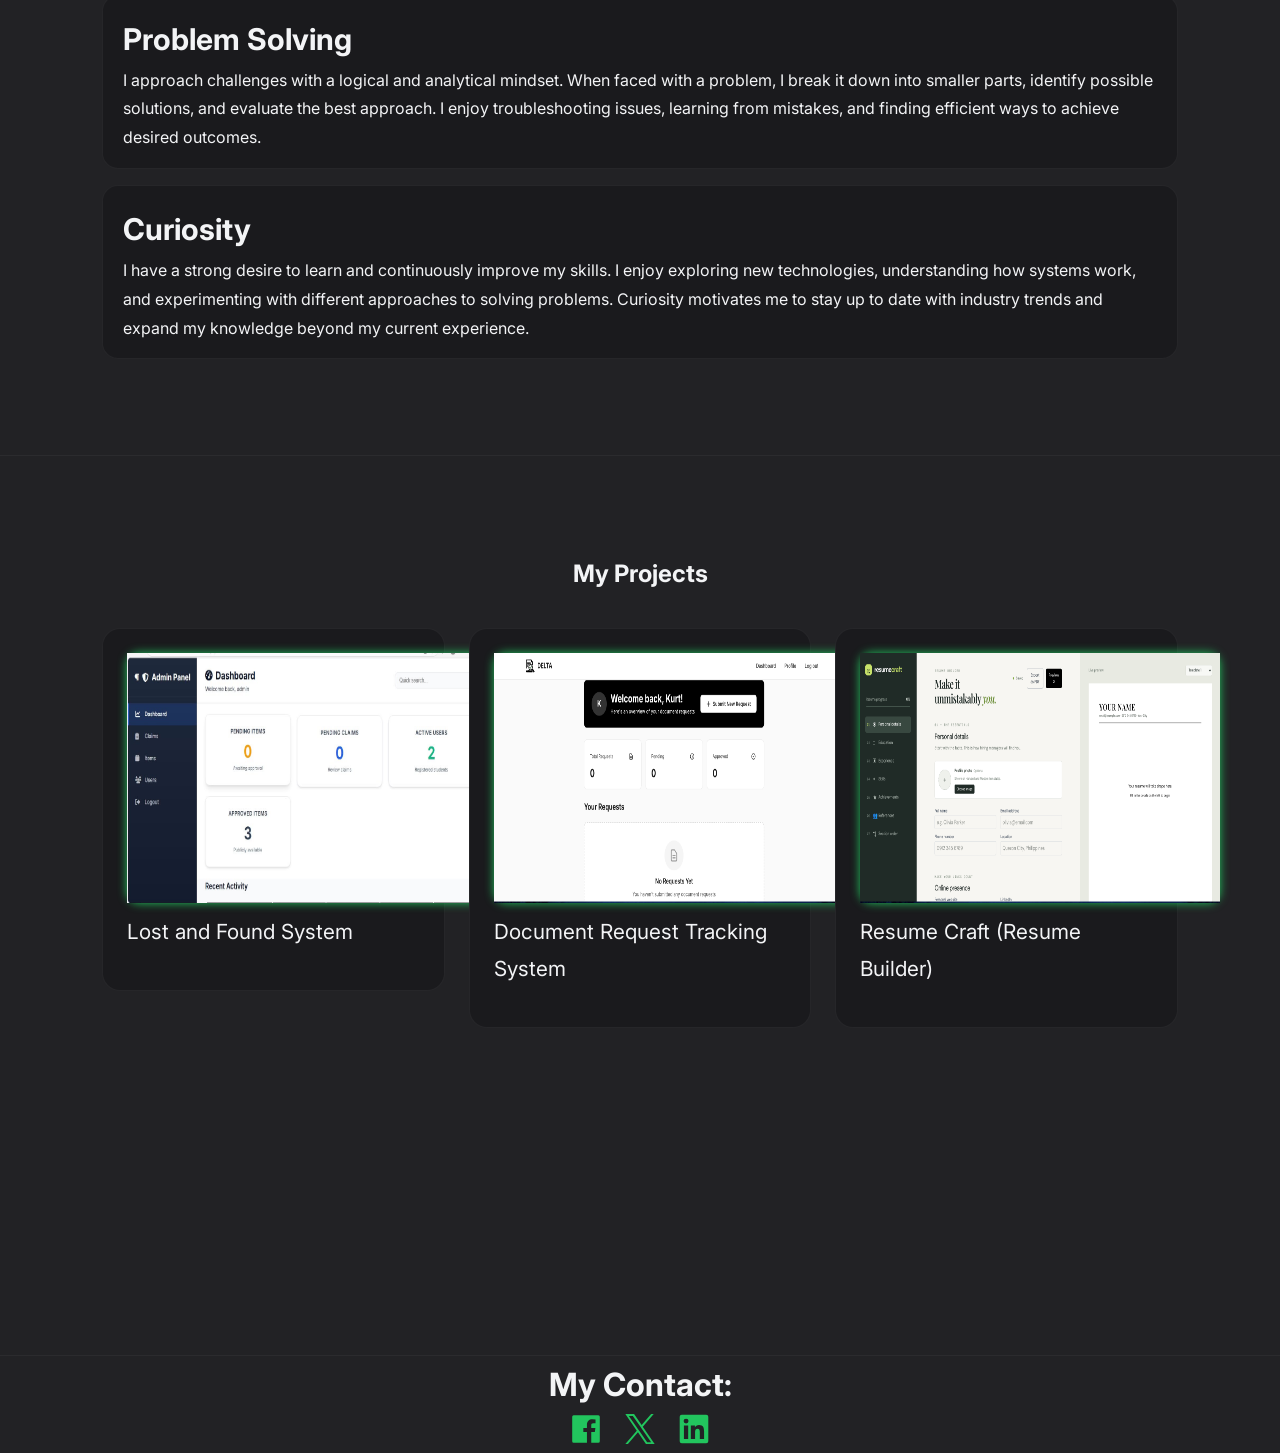
==== commit 5f067c4f: "new update, added some animation" ====
--- a/index.html
+++ b/index.html
@@ -39,7 +39,7 @@
     <main>
 
         <section id="home">
-            <h1>Kurt Leocario</h1>
+            <h1 class="typing">Kurt Leocario</h1>
             <h2>a Web Developer</h2>
             
             <article class="socmed">
@@ -82,6 +82,8 @@
 
         </section>
 
+        <!-- SKILLS SECTION -->
+
         <section id="skills">
 
             <article class="skills">
@@ -92,7 +94,6 @@
                     <svg widht="100" height="100" viewBox="0 0 128 128" fill="#22c55e">
                     <use href="images/php.svg"></use>
                     </svg>
-          
                     <p>PHP</p>
                 </div>
                 <div class="TechSkills">
@@ -100,7 +101,6 @@
                     <svg widht="100" height="100" viewBox="0 0 128 128" fill="#22c55e">
                     <use href="images/laravel.svg"></use>
                     </svg>
-          
                     <p>Laravel</p>
                 </div>
                 <div class="TechSkills">
@@ -108,7 +108,6 @@
                     <svg widht="100" height="100" viewBox="0 0 128 128" fill="#22c55e">
                     <use xlink:href="images/html5.svg"></use>
                     </svg>
-          
                     <p>HTML</p>
                 </div>
                 <div class="TechSkills">
@@ -116,7 +115,6 @@
                     <svg widht="100" height="100" viewBox="0 0 128 128" fill="#22c55e">
                     <use xlink:href="images/css.svg"></use>
                     </svg>
-          
                     <p>CSS</p>
                 </div>
                 <div class="TechSkills">
@@ -124,7 +122,6 @@
                     <svg widht="100" height="100" viewBox="0 0 128 128" fill="#22c55e">
                     <use xlink:href="images/bootstrap.svg"></use>
                     </svg>
-          
                     <p>Bootstrap</p>
                 </div>
                 <div class="TechSkills">
@@ -132,7 +129,6 @@
                     <svg widht="100" height="100" viewBox="0 0 128 128" fill="#22c55e">
                     <use xlink:href="images/javascript.svg"></use>
                     </svg>
-          
                     <p>Javascript</p>
                 </div>
                 <div class="TechSkills">
@@ -140,7 +136,6 @@
                     <svg widht="100" height="100" viewBox="0 0 128 128" fill="#22c55e">
                         <use xlink:href="images/vuedotjs.svg"></use>
                     </svg>
-          
                     <p>Vue</p>
                 </div>
                 <div class="TechSkills">
@@ -155,7 +150,6 @@
                     <svg widht="100" height="100" viewBox="0 0 128 128" fill="#22c55e">
                     <use xlink:href="images/sqlite.svg"></use>
                     </svg>
-          
                     <p>SQLite</p>
                 </div>
                 <div class="TechSkills">
@@ -163,7 +157,6 @@
                     <svg widht="100" height="100" viewBox="0 0 128 128" fill="#22c55e">
                     <use xlink:href="images/postgresql.svg"></use>
                     </svg>
-          
                     <p>PostgreSQL</p>
                 </div>
                 <div class="TechSkills">
@@ -171,7 +164,6 @@
                     <svg widht="100" height="100" viewBox="0 0 128 128" fill="#22c55e">
                     <use xlink:href="images/supabase.svg"></use>
                     </svg>
-          
                     <p>Supabase</p>
                 </div>
                 <div class="TechSkills">
@@ -179,7 +171,6 @@
                     <svg widht="100" height="100" viewBox="0 0 128 128" fill="#22c55e">
                         <use xlink:href="images/git.svg"></use>
                     </svg>
-          
                     <p>Git</p>
                 </div>
                 <div class="TechSkills">
@@ -187,11 +178,12 @@
                     <svg widht="100" height="100" viewBox="0 0 128 128" fill="#22c55e">
                     <use xlink:href="images/docker.svg"></use>
                     </svg>
-          
                     <p>Docker</p>
                 </div>
 
             </article>
+
+            <!-- SKILLS SECTION -->
 
             <article class="skills">
                 <h1 class="section-title">Soft Skills</h1>
@@ -220,75 +212,79 @@
             </article>
         </section>
 
+        <!-- PROJECTS SECTION -->
         
         <section id="projects">
             <h1 class="title" style="padding-bottom: 2rem;">My Projects</h1>
 
             <div class="projects">
                 <article>
-                    <h2 class="projectTitle">Lost and Found System</h2>
-                    <div class="tech-stack">
-                        <h3>Tech Stack used: </h3>
-                        <ul>
-                            <li>HTML</li>
-                            <li>CSS</li>
-                            <li>PHP</li>
-                            <li>Javascript</li>
-                            <li>SQLite</li>
-                        </ul>
+                    <div class="image-container">
+                        <img class="projectImage" src="images/lostnfound.jpg" alt="Lost and Found">
                     </div>
-                    <a href="https://github.com/Nilicease/Lost_and_Found/tree/main/lost-found" class="links" target="_blank" rel="noopener norefferer"> View on Github</a>
-                    <p class="date">April 2026</p>
-                    <p class="status complete">Complete</p>
+                    <details>
+                        <summary class="projectTitle">Lost and Found System</summary>
+                        
+                        <div class="tech-stack">
+                            <h3>Tech Stack used: </h3>
+                            <ul>
+                                <li>HTML</li>
+                                <li>CSS</li>
+                                <li>PHP</li>
+                                <li>Javascript</li>
+                                <li>SQLite</li>
+                            </ul>
+                        </div>
+                        <a href="https://github.com/Nilicease/Lost_and_Found/tree/main/lost-found" class="links" target="_blank" rel="noopener norefferer"> View on Github</a>
+                        <p class="date">April 2026</p>
+                        <p class="status complete">Complete</p>
+                    </details>
                 </article>
+
                 <article>
-                    <h2 class="projectTitle">Document Request Tracking System</h2>
-                    <div class="tech-stack">
-                        <h3>Tech Stack used: </h3>
-                        <ul>
-                            <li>HTML</li>
-                            <li>CSS</li>
-                            <li>Laravel</li>
-                            <li>Javascript</li>
-                            <li>Supabase</li>
-                            <li>Gmail SMTP</li>
-                        </ul>
+                    <div class="image-container">
+                        <img class="projectImage" src="images/docutrak.png" alt="">
                     </div>
-                    <a href="https://github.com/Nilicease/Document-Request-Tracking-System" class="links" target="_blank" rel="noopener norefferer">View on Github</a>
-                    <p class="date">December 2025 - February 2026</p>
-                    <p class="status complete">Complete</p>
+                    <details>
+                        <summary class="projectTitle">Document Request Tracking System</summary>
+                        
+                        <div class="tech-stack">
+                            <h3>Tech Stack used: </h3>
+                            <ul>
+                                <li>HTML</li>
+                                <li>CSS</li>
+                                <li>Laravel</li>
+                                <li>Javascript</li>
+                                <li>Supabase</li>
+                                <li>Gmail SMTP</li>
+                            </ul>
+                        </div>
+                        <a href="https://github.com/Nilicease/Document-Request-Tracking-System" class="links" target="_blank" rel="noopener norefferer">View on Github</a>
+                        <p class="date">December 2025 - February 2026</p>
+                        <p class="status complete">Complete</p>
+                    </details>
                 </article>
+
                 <article>
-                    <h2 class="projectTitle">Student Management System</h2>
-                    <div class="tech-stack">
-                        <h3>Tech Stack used: </h3>
-                        <ul>
-                            <li>HTML</li>
-                            <li>Bootstrap</li>
-                            <li>Laravel</li>
-                            <li>Javascript</li>
-                            <li>PostgreSQL</li>
-                            <li>Gmail SMTP</li>
-                            <li>Docker</li>
-                        </ul>
+                    <div class="image-container">
+                        <img class="projectImage" src="images/resume.png" alt="Resume Craft Builder">
                     </div>
-                    <a href="https://github.com/Nilicease/Student-Management-System" class="links" target="_blank" rel="noopener norefferer">View on Github</a>
-                    <p class="date">June 2026 - July 2026</p>
-                    <p class="status archived">Archived / On-hold</p>
-                </article>
-                <article>
-                    <h2 class="projectTitle">Resume Craft (Resume Builder)</h2>
-                    <div class="tech-stack">
-                        <h3>Tech Stack used: </h3>
-                        <ul>
-                            <li>React</li>
-                            <li>Tailwind</li>
-                            <li>Typescript</li>
-                        </ul>
-                    </div>
-                    <a href="https://resume-craftbuilder.vercel.app" class="links" target="_blank" rel="noopener norefferer">View on Website</a>
-                    <p class="date">July 2026 - Present</p>
-                    <p class="status progress">In Progress</p>
+                    <details>
+                        <summary class="projectTitle">Resume Craft (Resume Builder)</summary>
+
+                        <div class="tech-stack">
+                            <h3>Tech Stack used: </h3>
+                            <ul>
+                                <li>React</li>
+                                <li>Tailwind</li>
+                                <li>Typescript</li>
+                            </ul>
+                        </div>
+                        <a href="https://resume-craftbuilder.vercel.app" class="links" target="_blank" rel="noopener norefferer">View on Website</a>
+                        <p class="date">July 2026 - Present</p>
+                        <p class="status progress">In Progress</p>
+                    </details>
+
                 </article>
             </div>
 
--- a/style.css
+++ b/style.css
@@ -426,6 +426,7 @@
     grid-template-columns: repeat(auto-fit, minmax(320px, 1fr));
     gap: 1.5rem;
     align-content: center;
+    align-items: start;
 }
 
 .projects article {
@@ -690,4 +691,76 @@
     .SoftSkills {
         min-width: 100%;
     }
+}
+
+.typing {
+    width: 13ch;
+    overflow: hidden;
+    white-space: nowrap;
+
+    border-right: 3px solid #22c55e;
+
+    font-family: monospace;
+    animation:
+        typing 2s steps(24) forwards,
+        blink 0.7s step-end infinite;
+}
+
+@keyframes typing {
+    from {
+        width: 0;
+    }
+
+    to {
+        width: 13.4ch;
+    }
+}
+
+@keyframes blink {
+    50% {
+        border-color: transparent;
+    }
+}
+
+.image-container {
+    width: 360px;
+    height: 250px;
+    display: grid;
+    place-items: center;
+    border-radius: 12px;
+    box-shadow: 0 0 10px #22c55e ;
+    margin-bottom: 10px;
+}
+
+.projectImage {
+    width: 100%;
+    height: 100%;
+    object-fit: fill;
+}
+
+summary {
+    cursor: pointer;
+    display: flex;
+    justify-content: space-between;
+    align-items: center;
+    
+    
+}
+
+summary:hover {
+    color: #16a34a;
+}
+
+details {
+    interpolate-size: allow-keywords;
+}
+
+details::details-content {
+    height: 0;
+    overflow: clip;
+    transition: height 0.3s ease;
+}
+
+details[open]::details-content {
+    height: auto;
 }
